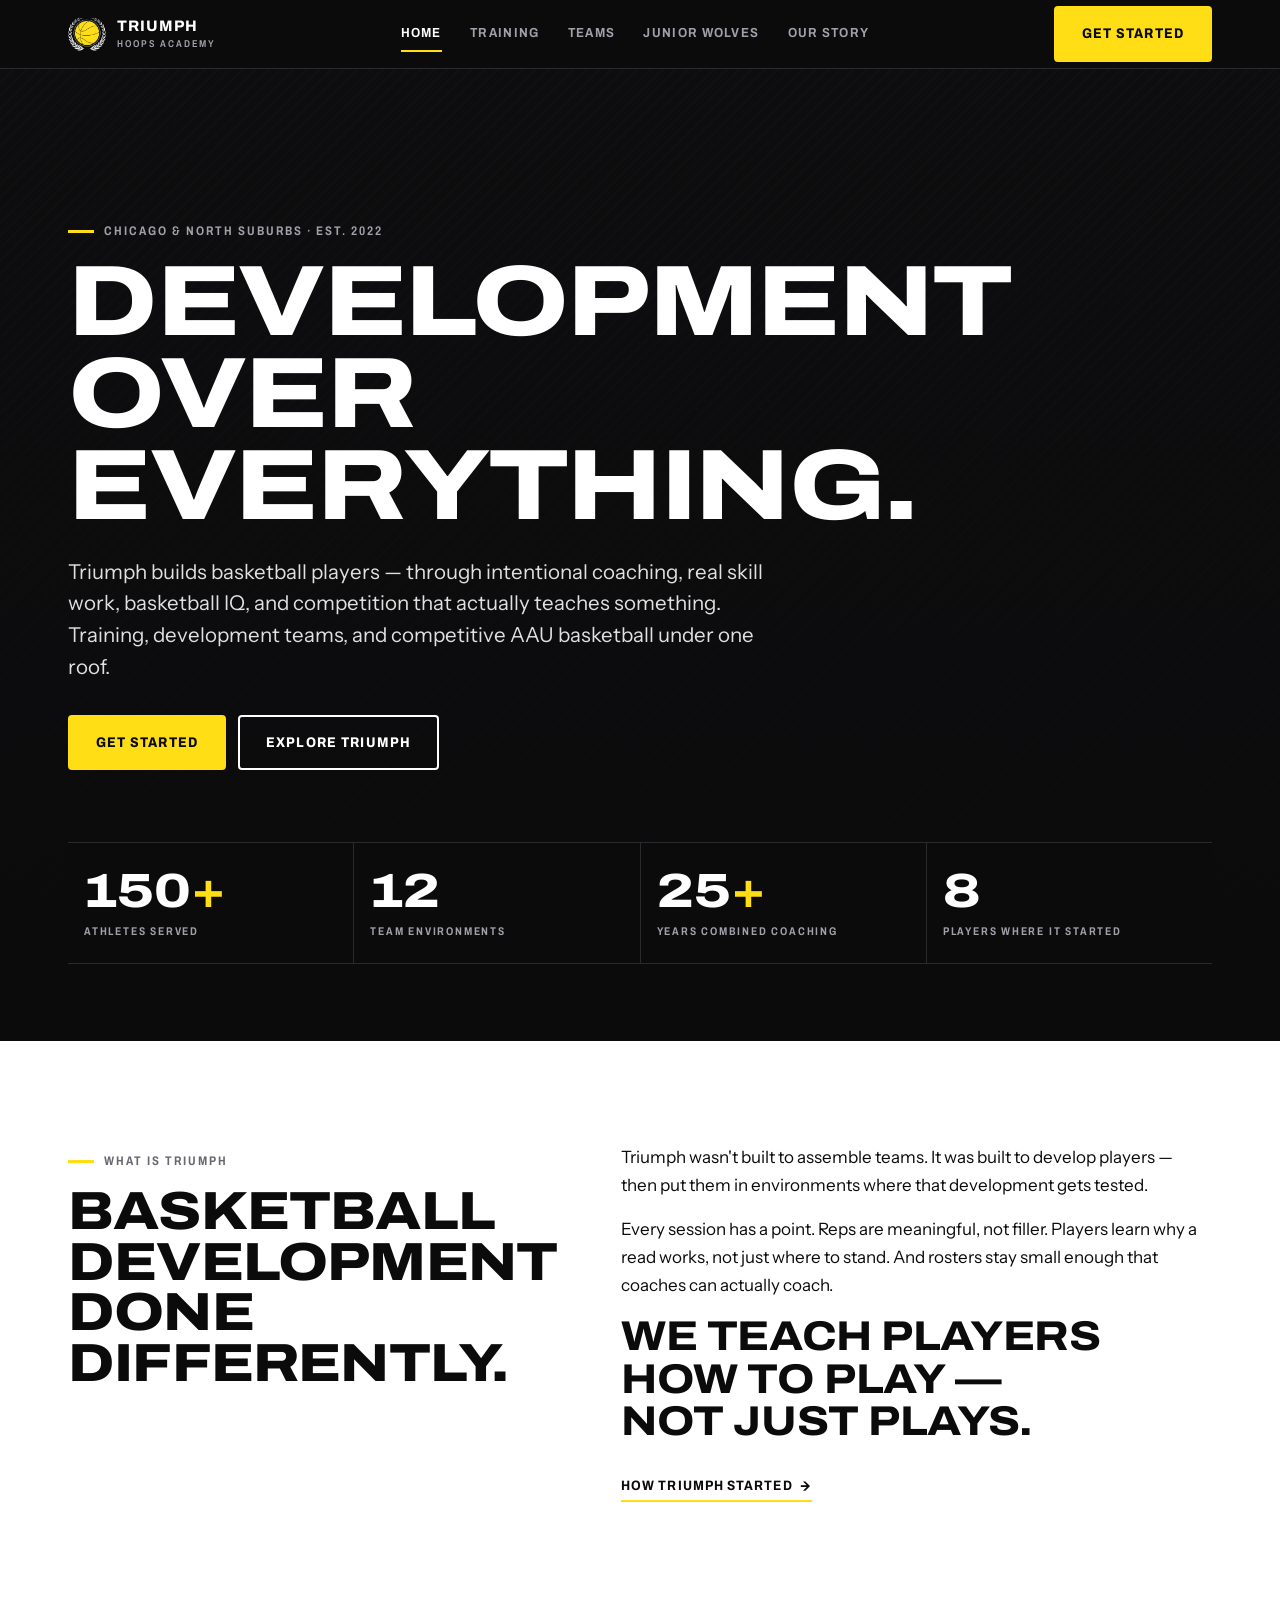
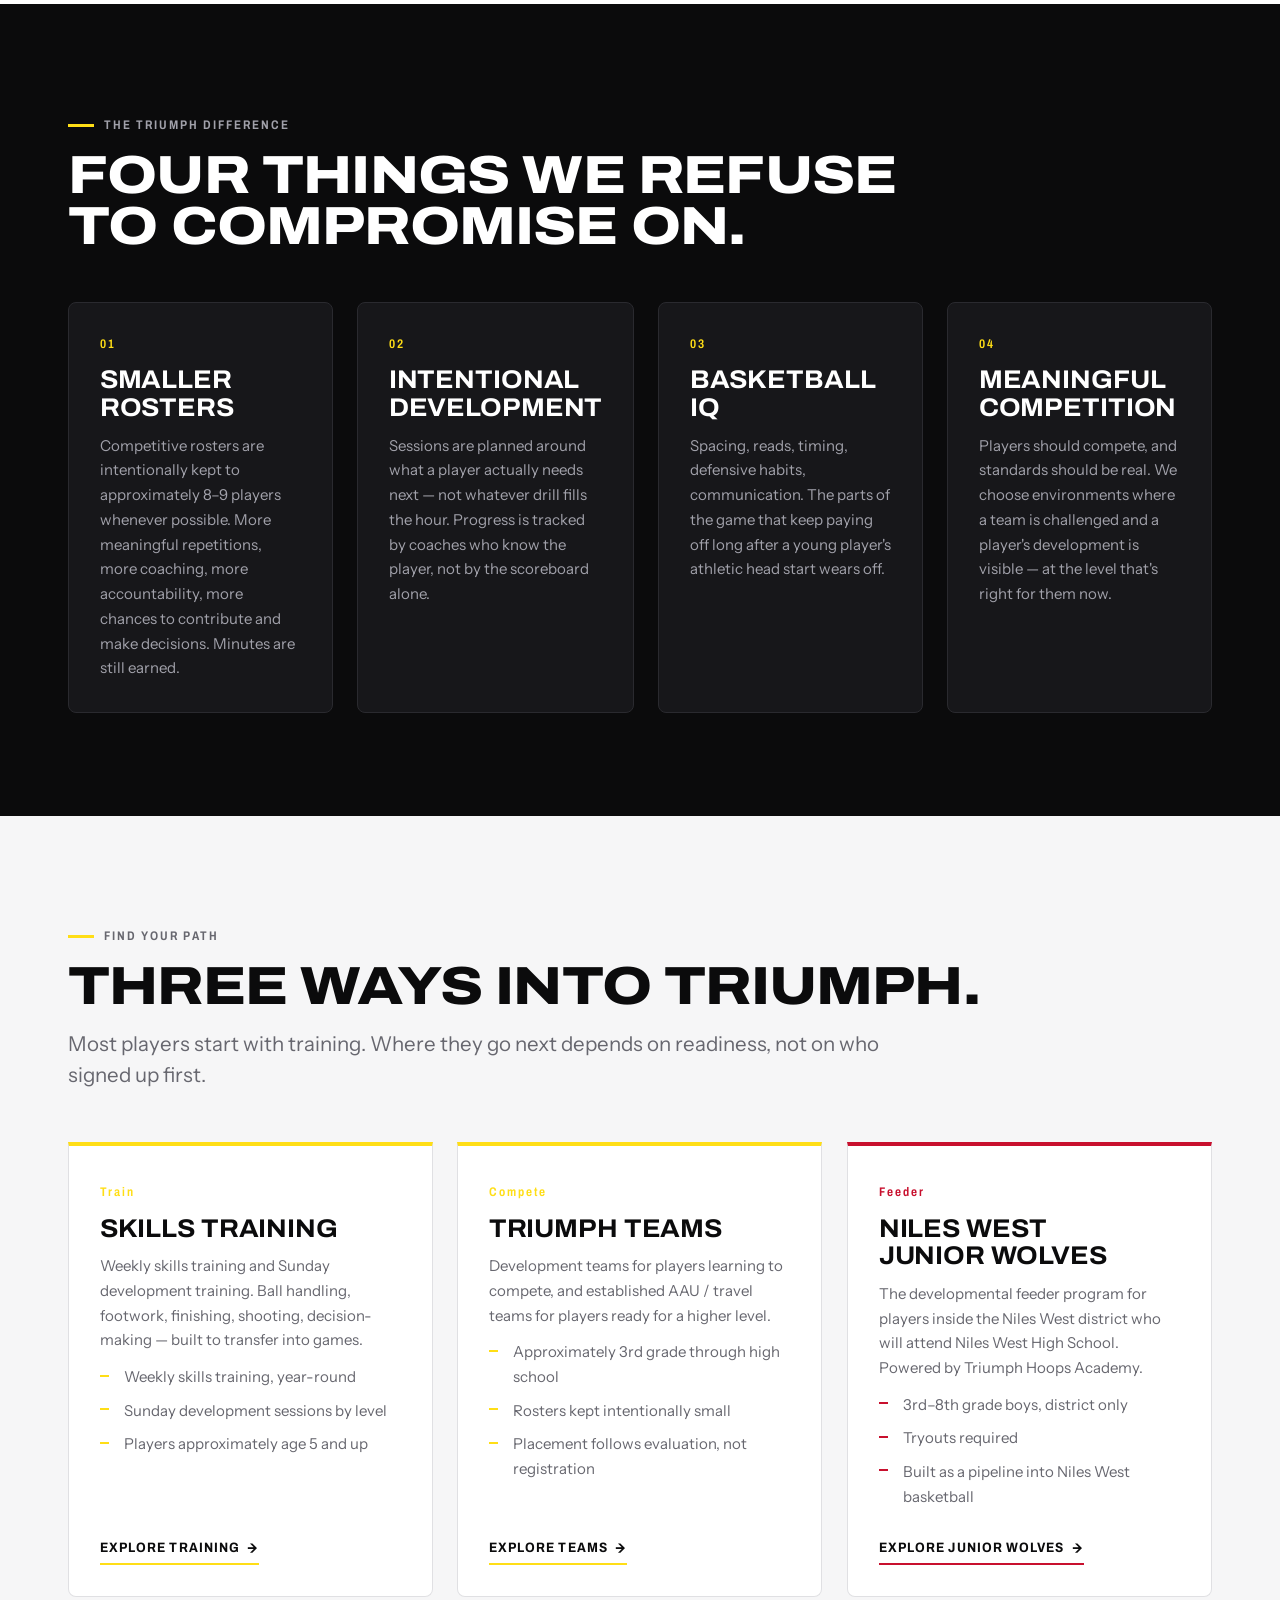
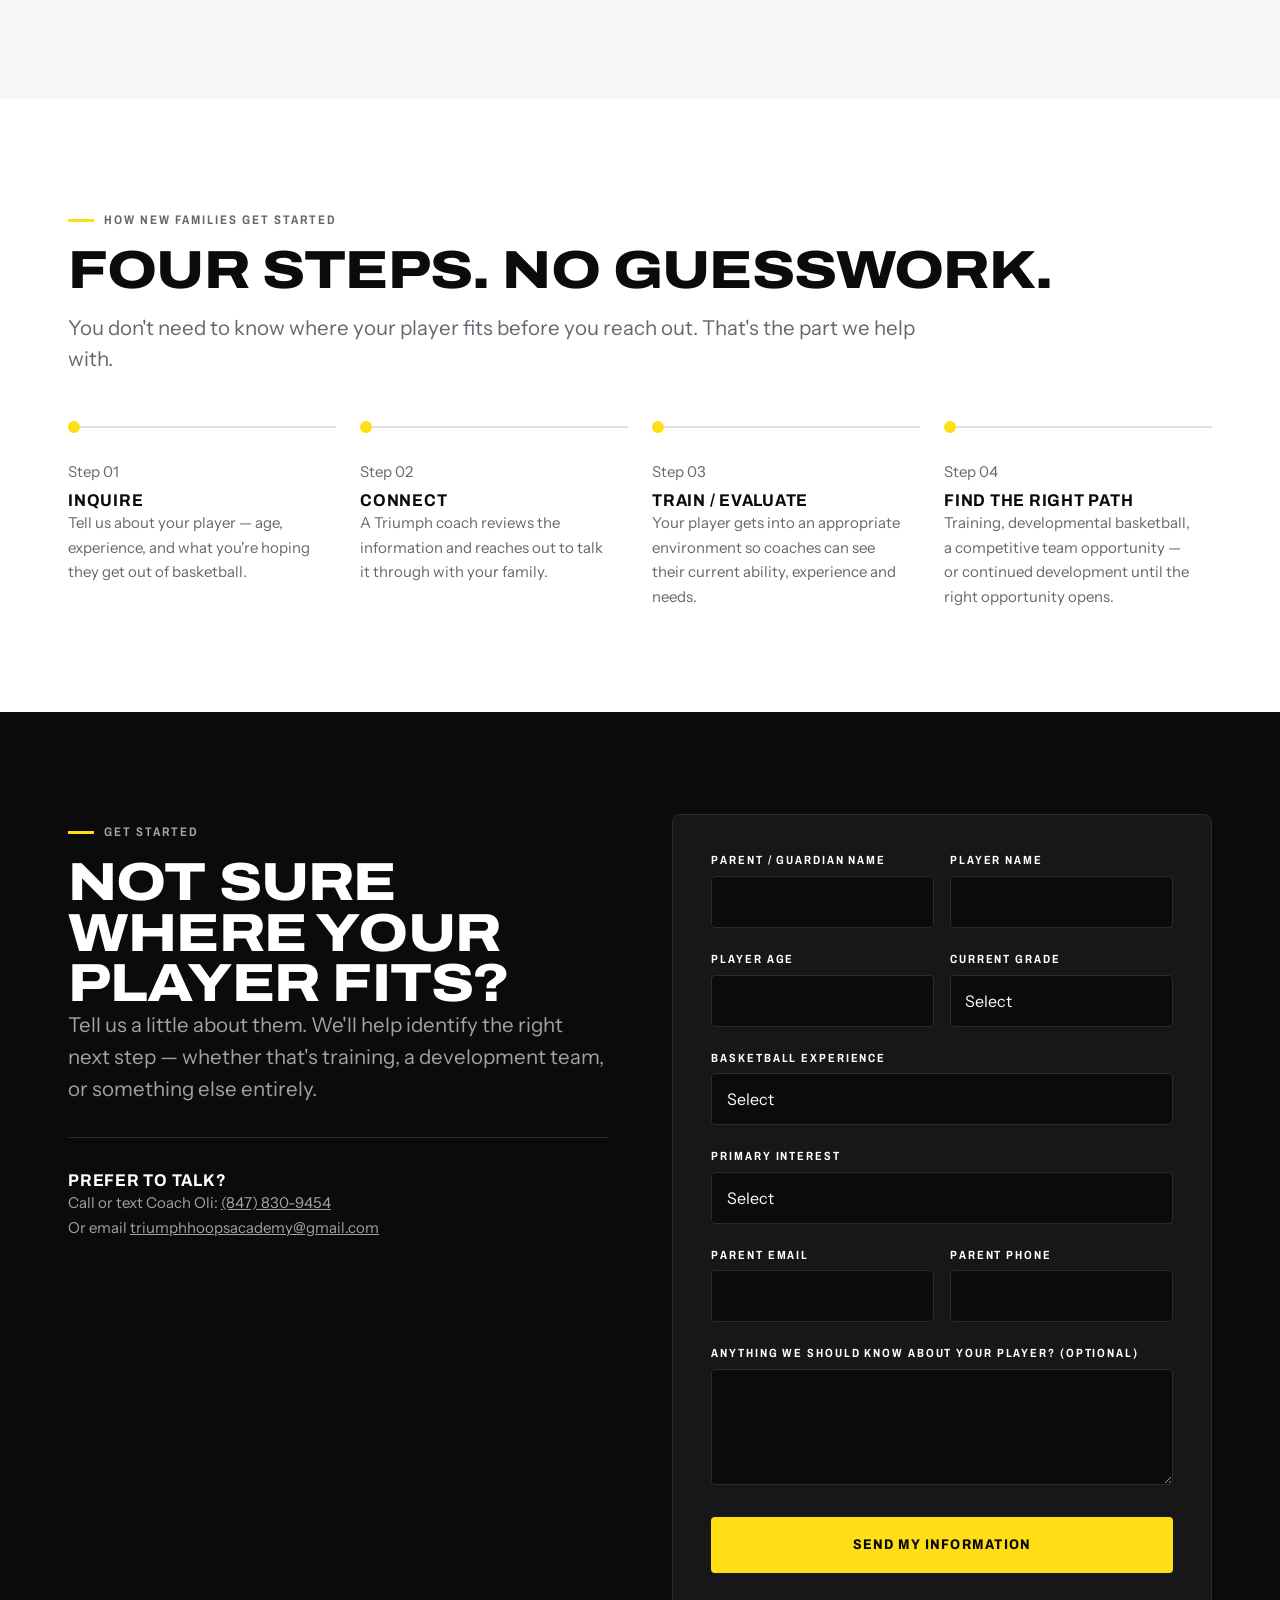
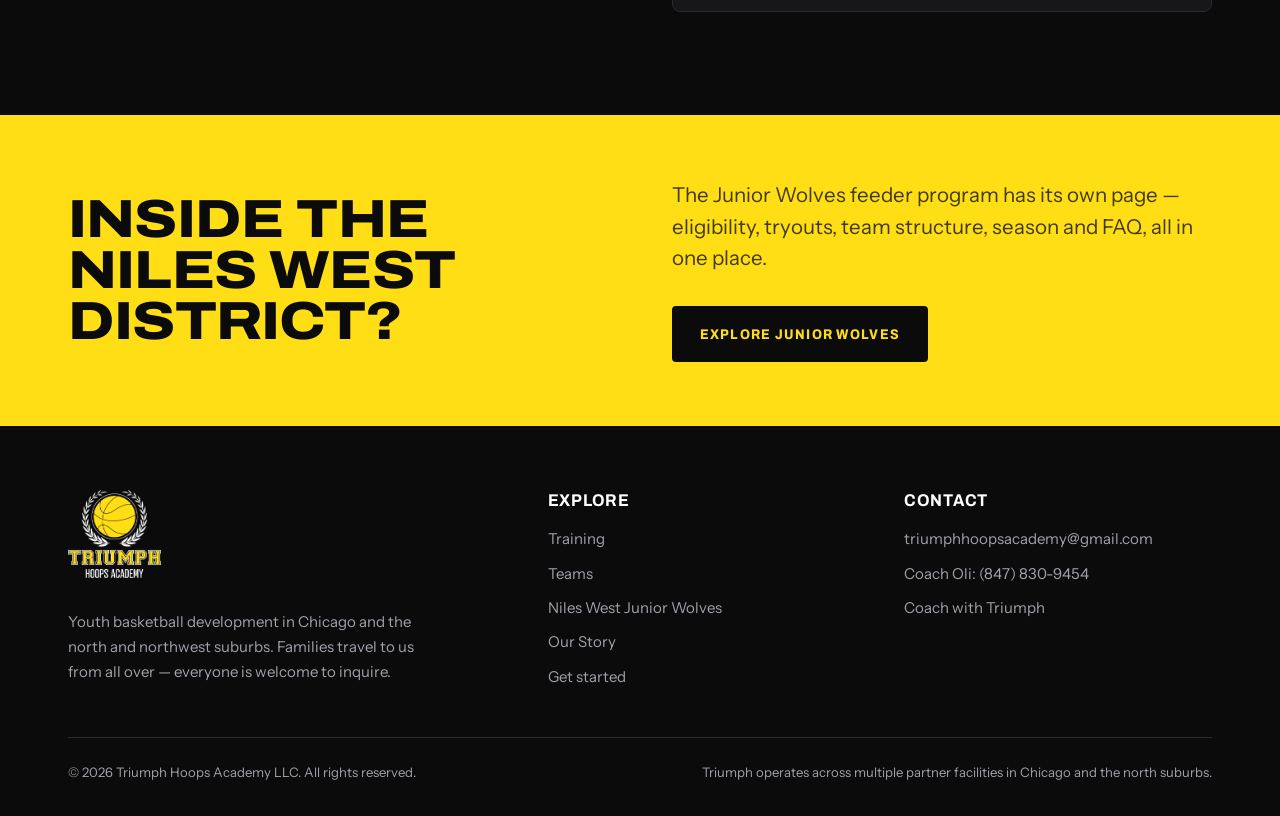
==== index.html @ 3f5ecbaf "Fix stale CSS: version asset URLs, shorten asset cache TTL" ====
<!DOCTYPE html>
<html lang="en">
<head>
<meta charset="utf-8">
<link rel="icon" href="assets/img/favicon-32.png" sizes="32x32" type="image/png">
<link rel="icon" href="assets/img/favicon-16.png" sizes="16x16" type="image/png">
<link rel="apple-touch-icon" href="assets/img/favicon-180.png">
<meta name="viewport" content="width=device-width, initial-scale=1">
<title>Triumph Hoops Academy | Youth Basketball Training & Development — Chicago</title>
<meta name="description" content="Triumph Hoops Academy develops youth basketball players through skills training, development teams and competitive AAU basketball on Chicago's North Side and north suburbs. Development over everything.">
<link rel="canonical" href="https://triumphhoopsacademy.com/">

<meta property="og:type" content="website">
<meta property="og:site_name" content="Triumph Hoops Academy">
<meta property="og:title" content="Triumph Hoops Academy | Development Over Everything">
<meta property="og:description" content="Youth basketball training, development teams and competitive AAU basketball in Chicago and the north suburbs.">
<meta property="og:url" content="https://triumphhoopsacademy.com/">
<!-- SOCIAL SHARE IMAGE: add a 1200x630 photo to /assets/img/og-image.jpg, then uncomment.
<meta property="og:image" content="https://triumphhoopsacademy.com/assets/img/og-image.jpg"> -->
<meta name="twitter:card" content="summary_large_image">

<link rel="preconnect" href="https://fonts.googleapis.com">
<link rel="preconnect" href="https://fonts.gstatic.com" crossorigin>
<link href="https://fonts.googleapis.com/css2?family=Archivo:wdth,wght@62..125,100..900&family=Instrument+Sans:wght@400..700&display=swap" rel="stylesheet">
<link rel="stylesheet" href="assets/css/styles.css?v=20260820c">
<script>document.documentElement.className += " js";</script>

<script type="application/ld+json">
{
  "@context": "https://schema.org",
  "@type": "SportsOrganization",
  "name": "Triumph Hoops Academy",
  "alternateName": "Triumph Hoops",
  "url": "https://triumphhoopsacademy.com",
  "email": "triumphhoopsacademy@gmail.com",
  "sport": "Basketball",
  "foundingDate": "2023",
  "description": "Youth basketball development organization offering skills training, development teams and competitive AAU/travel basketball, and operating the Niles West Junior Wolves feeder program.",
  "areaServed": [
    { "@type": "City", "name": "Chicago", "addressRegion": "IL" },
    { "@type": "City", "name": "Niles", "addressRegion": "IL" },
    { "@type": "City", "name": "Skokie", "addressRegion": "IL" }
  ],
  "knowsAbout": ["Youth basketball training", "Basketball skill development", "AAU basketball", "Basketball feeder programs"]
}
</script>
</head>

<body>
<a class="skip-link" href="#main">Skip to main content</a>

<!-- ============================= HEADER ============================= -->
<header class="site-header">
  <div class="container nav">
    <a class="brand" href="index.html">
      <!-- LOGO: Triumph icon (assets/img/triumph-icon-128.png), cropped from the full badge. -->
      <span class="brand-mark"><img src="assets/img/triumph-icon-128.png" alt="" width="128" height="128"></span>
      <span class="brand-name">Triumph <span>Hoops Academy</span></span>
    </a>

    <nav class="nav-links" aria-label="Primary">
      <a href="index.html" aria-current="page">Home</a>
      <a href="training.html">Training</a>
      <a href="teams.html">Teams</a>
      <a href="junior-wolves.html">Junior Wolves</a>
      <a href="our-story.html">Our Story</a>
    </nav>

    <a class="btn btn--primary nav-cta" href="#get-started">Get started</a>

    <button class="nav-toggle" type="button" aria-expanded="false" aria-controls="mobile-menu">
      Menu
      <span class="nav-toggle-bars" aria-hidden="true"><i></i><i></i><i></i></span>
    </button>
  </div>

  <div class="mobile-menu" id="mobile-menu">
    <div class="container">
      <a class="mobile-link" href="index.html">Home</a>
      <a class="mobile-link" href="training.html">Training</a>
      <a class="mobile-link" href="teams.html">Teams</a>
      <a class="mobile-link" href="junior-wolves.html">Junior Wolves</a>
      <a class="mobile-link" href="our-story.html">Our Story</a>
      <a class="btn btn--primary btn--block" href="#get-started">Get started</a>
    </div>
  </div>
</header>

<main id="main">

  <!-- ============================= HERO ============================= -->
  <section class="hero">
    <div class="hero-media" aria-hidden="true">
      <!-- HERO MEDIA SLOT
           Replace this entire block with real Triumph footage or photography:
           <video autoplay muted loop playsinline poster="assets/img/hero-poster.jpg">
             <source src="assets/img/hero.mp4" type="video/mp4">
           </video>
           or <img src="assets/img/hero.jpg" alt="" width="1920" height="1080">
           Keep the .hero-media wrapper so the dark gradient still applies. -->
      <div class="media-slot media-slot--hero"></div>
    </div>

    <div class="container hero-inner">
      <p class="eyebrow">Chicago &amp; North Suburbs &middot; Est. 2022</p>
      <h1 class="display">Development<br>over everything.</h1>
      <p class="lead">
        Triumph builds basketball players — through intentional coaching, real skill work,
        basketball IQ, and competition that actually teaches something. Training, development
        teams, and competitive AAU basketball under one roof.
      </p>
      <div class="btn-row">
        <a class="btn btn--primary" href="#get-started">Get started</a>
        <a class="btn btn--outline" href="#what-is-triumph">Explore Triumph</a>
      </div>

      <!-- Static record line. Numbers are supplied facts, not a counter animation. -->
      <div class="recordline">
        <div>
          <p class="stat-num">150<span class="hl">+</span></p>
          <span class="label">Athletes served</span>
        </div>
        <div>
          <p class="stat-num">12</p>
          <span class="label">Team environments</span>
        </div>
        <div>
          <p class="stat-num">25<span class="hl">+</span></p>
          <span class="label">Years combined coaching</span>
        </div>
        <div>
          <p class="stat-num">8</p>
          <span class="label">Players where it started</span>
        </div>
      </div>
    </div>
  </section>

  <!-- ======================= WHAT IS TRIUMPH ======================= -->
  <section class="section" id="what-is-triumph">
    <div class="container split split--40-60">
      <div data-reveal>
        <p class="eyebrow">What is Triumph</p>
        <h2 class="h2">Basketball development done differently.</h2>
      </div>

      <div class="prose stack-lg" data-reveal data-reveal-delay="80">
        <p>
          Triumph wasn't built to assemble teams. It was built to develop players — then put them
          in environments where that development gets tested.
        </p>
        <p>
          Every session has a point. Reps are meaningful, not filler. Players learn why a read works,
          not just where to stand. And rosters stay small enough that coaches can actually coach.
        </p>
        <p class="pull">We teach players how to play&nbsp;— not just plays.</p>
        <a class="link" href="our-story.html">How Triumph started</a>
      </div>
    </div>
  </section>

  <!-- ==================== THE TRIUMPH DIFFERENCE ==================== -->
  <section class="section section--dark">
    <div class="container">
      <div class="section-head" data-reveal>
        <p class="eyebrow">The Triumph difference</p>
        <h2 class="h2">Four things we refuse to compromise on.</h2>
      </div>

      <div class="grid grid--4">
        <article class="card" data-reveal>
          <p class="card-index">01</p>
          <h3 class="h3">Smaller rosters</h3>
          <p>
            Competitive rosters are intentionally kept to approximately 8–9 players whenever possible.
            More meaningful repetitions, more coaching, more accountability, more chances to contribute
            and make decisions. Minutes are still earned.
          </p>
        </article>

        <article class="card" data-reveal data-reveal-delay="70">
          <p class="card-index">02</p>
          <h3 class="h3">Intentional development</h3>
          <p>
            Sessions are planned around what a player actually needs next — not whatever drill fills
            the hour. Progress is tracked by coaches who know the player, not by the scoreboard alone.
          </p>
        </article>

        <article class="card" data-reveal data-reveal-delay="140">
          <p class="card-index">03</p>
          <h3 class="h3">Basketball IQ</h3>
          <p>
            Spacing, reads, timing, defensive habits, communication. The parts of the game that keep
            paying off long after a young player's athletic head start wears off.
          </p>
        </article>

        <article class="card" data-reveal data-reveal-delay="210">
          <p class="card-index">04</p>
          <h3 class="h3">Meaningful competition</h3>
          <p>
            Players should compete, and standards should be real. We choose environments where a team
            is challenged and a player's development is visible — at the level that's right for them now.
          </p>
        </article>
      </div>
    </div>
  </section>

  <!-- ========================= FIND YOUR PATH ========================= -->
  <section class="section section--paper" id="find-your-path">
    <div class="container">
      <div class="section-head" data-reveal>
        <p class="eyebrow">Find your path</p>
        <h2 class="h2">Three ways into Triumph.</h2>
        <p class="lead">
          Most players start with training. Where they go next depends on readiness, not on who
          signed up first.
        </p>
      </div>

      <div class="grid grid--3">
        <article class="card card--path" data-reveal>
          <p class="card-index">Train</p>
          <h3 class="h3">Skills training</h3>
          <p>
            Weekly skills training and Sunday development training. Ball handling, footwork,
            finishing, shooting, decision-making — built to transfer into games.
          </p>
          <ul class="ticks">
            <li>Weekly skills training, year-round</li>
            <li>Sunday development sessions by level</li>
            <li>Players approximately age 5 and up</li>
          </ul>
          <a class="link" href="training.html">Explore training</a>
        </article>

        <article class="card card--path" data-reveal data-reveal-delay="80">
          <p class="card-index">Compete</p>
          <h3 class="h3">Triumph teams</h3>
          <p>
            Development teams for players learning to compete, and established AAU / travel teams
            for players ready for a higher level.
          </p>
          <ul class="ticks">
            <li>Approximately 3rd grade through high school</li>
            <li>Rosters kept intentionally small</li>
            <li>Placement follows evaluation, not registration</li>
          </ul>
          <a class="link" href="teams.html">Explore teams</a>
        </article>

        <!-- Junior Wolves card carries the Niles West accent so the two identities
             read as related but clearly separate programs. -->
        <article class="card card--path theme-jw" data-reveal data-reveal-delay="160">
          <p class="card-index">Feeder</p>
          <h3 class="h3">Niles West Junior Wolves</h3>
          <p>
            The developmental feeder program for players inside the Niles West district who will
            attend Niles West High School. Powered by Triumph Hoops Academy.
          </p>
          <ul class="ticks">
            <li>3rd–8th grade boys, district only</li>
            <li>Tryouts required</li>
            <li>Built as a pipeline into Niles West basketball</li>
          </ul>
          <a class="link" href="junior-wolves.html">Explore Junior Wolves</a>
        </article>
      </div>
    </div>
  </section>

  <!-- ====================== HOW FAMILIES START ====================== -->
  <section class="section" id="how-it-works">
    <div class="container">
      <div class="section-head" data-reveal>
        <p class="eyebrow">How new families get started</p>
        <h2 class="h2">Four steps. No guesswork.</h2>
        <p class="lead">
          You don't need to know where your player fits before you reach out. That's the part we help with.
        </p>
      </div>

      <div class="rail">
        <div class="rail-step" data-reveal>
          <p class="card-index">Step 01</p>
          <h3 class="h4">Inquire</h3>
          <p>Tell us about your player — age, experience, and what you're hoping they get out of basketball.</p>
        </div>
        <div class="rail-step" data-reveal data-reveal-delay="70">
          <p class="card-index">Step 02</p>
          <h3 class="h4">Connect</h3>
          <p>A Triumph coach reviews the information and reaches out to talk it through with your family.</p>
        </div>
        <div class="rail-step" data-reveal data-reveal-delay="140">
          <p class="card-index">Step 03</p>
          <h3 class="h4">Train / evaluate</h3>
          <p>Your player gets into an appropriate environment so coaches can see their current ability, experience and needs.</p>
        </div>
        <div class="rail-step" data-reveal data-reveal-delay="210">
          <p class="card-index">Step 04</p>
          <h3 class="h4">Find the right path</h3>
          <p>Training, developmental basketball, a competitive team opportunity — or continued development until the right opportunity opens.</p>
        </div>
      </div>
    </div>
  </section>

  <!-- ========================== GET STARTED ========================== -->
  <section class="section section--dark" id="get-started">
    <div class="container split">
      <div data-reveal>
        <p class="eyebrow">Get started</p>
        <h2 class="h2">Not sure where your player fits?</h2>
        <p class="lead">
          Tell us a little about them. We'll help identify the right next step — whether that's
          training, a development team, or something else entirely.
        </p>

        <hr class="rule">

        <p class="h4">Prefer to talk?</p>
        <p class="small muted">
          Call or text <span data-site="contactInfo.phoneContactName">Coach Oli</span>:
          <a data-phone-link><span data-phone-display>[COACH OLI PUBLIC PHONE]</span></a>
        </p>
        <p class="small muted">
          Or email <a href="mailto:triumphhoopsacademy@gmail.com">triumphhoopsacademy@gmail.com</a>
        </p>
      </div>

      <div class="form-wrap" data-reveal data-reveal-delay="80">
        <!-- Universal inquiry form. The same component appears on Training and Teams
             with a different hidden "source" value. -->
        <form id="form-get-started" data-inquiry action="/api/inquiry" method="post" novalidate>
          <input type="hidden" name="source" value="homepage_get_started">
          <input type="hidden" name="page" value="Homepage — Get Started">
          <input type="hidden" name="form_started" value="">
          <div class="hp" aria-hidden="true">
            <label for="hp-company-1">Company</label>
            <input id="hp-company-1" name="hp_company" type="text" tabindex="-1" autocomplete="off">
          </div>

          <div class="field-row">
            <div class="field">
              <label class="label" for="gs-parent">Parent / guardian name</label>
              <input class="input" id="gs-parent" name="parent_name" type="text" autocomplete="name" required>
            </div>
            <div class="field">
              <label class="label" for="gs-player">Player name</label>
              <input class="input" id="gs-player" name="player_name" type="text" required>
            </div>
          </div>

          <div class="field-row">
            <div class="field">
              <label class="label" for="gs-age">Player age</label>
              <input class="input" id="gs-age" name="player_age" type="text" inputmode="numeric" required>
            </div>
            <div class="field">
              <label class="label" for="gs-grade">Current grade</label>
              <select class="select" id="gs-grade" name="player_grade" required>
                <option value="">Select</option>
                <option>Not in school yet</option>
                <option>Kindergarten</option>
                <option>1st grade</option>
                <option>2nd grade</option>
                <option>3rd grade</option>
                <option>4th grade</option>
                <option>5th grade</option>
                <option>6th grade</option>
                <option>7th grade</option>
                <option>8th grade</option>
                <option>9th grade</option>
                <option>10th grade</option>
                <option>11th grade</option>
                <option>12th grade</option>
              </select>
            </div>
          </div>

          <div class="field">
            <label class="label" for="gs-experience">Basketball experience</label>
            <select class="select" id="gs-experience" name="experience" required>
              <option value="">Select</option>
              <option>New to basketball</option>
              <option>Park district / rec league</option>
              <option>Some skills training</option>
              <option>School team experience</option>
              <option>Travel or AAU experience</option>
            </select>
          </div>

          <div class="field">
            <label class="label" for="gs-interest">Primary interest</label>
            <select class="select" id="gs-interest" name="interest" required>
              <option value="">Select</option>
              <option>Weekly skills training</option>
              <option>Sunday development training</option>
              <option>Development team</option>
              <option>AAU / travel team</option>
              <option>Not sure — help me find the right fit</option>
            </select>
          </div>

          <div class="field-row">
            <div class="field">
              <label class="label" for="gs-email">Parent email</label>
              <input class="input" id="gs-email" name="parent_email" type="email" autocomplete="email" required>
            </div>
            <div class="field">
              <label class="label" for="gs-phone">Parent phone</label>
              <input class="input" id="gs-phone" name="parent_phone" type="tel" autocomplete="tel" required>
            </div>
          </div>

          <div class="field">
            <label class="label" for="gs-message">Anything we should know about your player? (optional)</label>
            <textarea class="textarea" id="gs-message" name="message" rows="3"></textarea>
          </div>

          <button class="btn btn--primary btn--block" type="submit">Send my information</button>
          <div class="form-status" aria-live="polite"></div>
        </form>
      </div>
    </div>
  </section>

  <!-- =========================== CTA BAND =========================== -->
  <section class="section section--tight cta-band">
    <div class="container split" style="align-items:center">
      <div>
        <h2 class="h2">Inside the Niles West district?</h2>
      </div>
      <div>
        <p class="lead">
          The Junior Wolves feeder program has its own page — eligibility, tryouts, team structure,
          season and FAQ, all in one place.
        </p>
        <div class="btn-row">
          <a class="btn btn--primary" href="junior-wolves.html">Explore Junior Wolves</a>
        </div>
      </div>
    </div>
  </section>

</main>

<!-- ============================= FOOTER ============================= -->
<footer class="site-footer">
  <div class="container">
    <div class="footer-grid">
      <div>
        <a class="brand" href="index.html">
          <img class="footer-logo" src="assets/img/triumph-logo-full.png" alt="Triumph Hoops Academy" width="450" height="428">
        </a>
        <p class="small" style="margin-top:1rem;max-width:38ch">
          Youth basketball development in Chicago and the north and northwest suburbs.
          Families travel to us from all over — everyone is welcome to inquire.
        </p>
      </div>

      <div>
        <h2 class="h4 footer-heading">Explore</h2>
        <ul class="footer-links">
          <li><a href="training.html">Training</a></li>
          <li><a href="teams.html">Teams</a></li>
          <li><a href="junior-wolves.html">Niles West Junior Wolves</a></li>
          <li><a href="our-story.html">Our Story</a></li>
          <li><a href="index.html#get-started">Get started</a></li>
        </ul>
      </div>

      <div>
        <h2 class="h4 footer-heading">Contact</h2>
        <ul class="footer-links">
          <li><a href="mailto:triumphhoopsacademy@gmail.com">triumphhoopsacademy@gmail.com</a></li>
          <li>
            <span data-site="contactInfo.phoneContactName">Coach Oli</span>:
            <a data-phone-link><span data-phone-display>[COACH OLI PUBLIC PHONE]</span></a>
          </li>
          <li><a data-social="instagram" hidden>Instagram</a></li>
          <li><a href="teams.html#coach-with-triumph">Coach with Triumph</a></li>
        </ul>
      </div>
    </div>

    <div class="footer-bottom">
      <p>&copy; <span id="year">2026</span> Triumph Hoops Academy LLC. All rights reserved.</p>
      <p>Triumph operates across multiple partner facilities in Chicago and the north suburbs.</p>
    </div>
  </div>
</footer>

<script src="assets/js/site-data.js?v=20260820c"></script>
<script src="assets/js/main.js?v=20260820c"></script>
<script src="assets/js/forms.js?v=20260820c"></script>
<script>document.getElementById("year").textContent = new Date().getFullYear();</script>
</body>
</html>
---- assets/css/styles.css ----
/* ==========================================================================
   TRIUMPH HOOPS ACADEMY — GLOBAL DESIGN SYSTEM
   One stylesheet. Tokens first, then primitives, then components, then pages.
   Nothing here is hard-coded to a page; page sections reuse these primitives.
   ========================================================================== */

/* --------------------------------------------------------------------------
   1. DESIGN TOKENS
   -------------------------------------------------------------------------- */
:root {
  /* --- TRIUMPH BRAND ---------------------------------------------------- */
  /* TRIUMPH_YELLOW — sampled directly from the official logo file (triumph_logo_4in.png). */
  --triumph-yellow: #ffde16;
  --triumph-yellow-deep: #e0c200; /* hover / pressed states */
  --black: #0b0b0c;
  --black-raised: #17171a; /* cards + panels on dark sections */
  --black-line: #2a2a2f; /* hairlines on dark */
  --white: #ffffff;

  /* --- SUBTLE GRAY SCALE (secondary UI) --------------------------------- */
  --gray-50: #f6f6f7;
  --gray-100: #ededef;
  --gray-200: #e0e0e3;
  --gray-400: #a1a1aa;
  --gray-600: #67676f;
  --gray-800: #3a3a40;

  /* --- NILES WEST JUNIOR WOLVES ----------------------------------------- */
  /* NW_RED — TEMPORARY PLACEHOLDER. Official Niles West values are still
     being obtained. Replace this single value once confirmed. */
  --nw-red: #c8102e;
  --nw-red-deep: #99001f;
  /* Lightened tint used ONLY for small red type on black, where the crimson
     falls below WCAG AA (3.34:1). Rules, blocks and buttons keep --nw-red.
     When the official Niles West red is confirmed, set this to a lighter tint
     of it that clears 4.5:1 on #0b0b0c. */
  --nw-red-bright: #ff3b52;
  --nw-black: #0b0b0c;
  --nw-white: #ffffff;

  /* --- SEMANTIC ACCENT --------------------------------------------------
     Components read --accent, never a brand color directly. Junior Wolves
     sections re-map --accent to NW red via .theme-jw. */
  --accent: var(--triumph-yellow);
  --accent-deep: var(--triumph-yellow-deep);
  --accent-ink: var(--black); /* text color that sits ON the accent */

  /* --- SURFACES --------------------------------------------------------- */
  --bg: var(--white);
  --fg: var(--black);
  --fg-muted: var(--gray-600);
  --line: var(--gray-200);

  /* --- TYPE ------------------------------------------------------------- */
  --font-display: "Archivo", "Helvetica Neue", Arial, sans-serif;
  --font-body: "Instrument Sans", "Segoe UI", system-ui, -apple-system, sans-serif;

  --step-display: clamp(2rem, 8.4vw, 6.25rem);
  --step-hero-sub: clamp(1.05rem, 1.6vw, 1.3rem);
  --step-h2: clamp(1.8rem, 4.2vw, 3.35rem);
  --step-h3: clamp(1.3rem, 2vw, 1.65rem);
  --step-h4: 1.0625rem;
  --step-body: 1.0625rem;
  --step-small: 0.9375rem;
  --step-label: 0.78rem;

  /* --- SPACE ------------------------------------------------------------ */
  --sp-1: 0.25rem;
  --sp-2: 0.5rem;
  --sp-3: 0.75rem;
  --sp-4: 1rem;
  --sp-5: 1.5rem;
  --sp-6: 2rem;
  --sp-7: 3rem;
  --sp-8: 4rem;
  --sp-9: 6rem;
  --section-y: clamp(4rem, 8vw, 8rem);
  --gutter: clamp(1.25rem, 4vw, 3rem);
  --max: 1240px;
  --max-text: 62ch;

  /* --- SHAPE + MOTION --------------------------------------------------- */
  --radius: 4px;
  --radius-lg: 8px;
  --ease: cubic-bezier(0.22, 0.61, 0.36, 1);
  --dur: 220ms;
  --nav-h: 68px;
}

/* --------------------------------------------------------------------------
   2. RESET + BASE
   -------------------------------------------------------------------------- */
*,
*::before,
*::after { box-sizing: border-box; }

html {
  -webkit-text-size-adjust: 100%;
  scroll-behavior: smooth;
  scroll-padding-top: calc(var(--nav-h) + 1rem);
}
/* Pages with a sticky jump nav need a deeper offset so headings clear both bars. */
html:has(.jumpnav) { scroll-padding-top: calc(var(--nav-h) + 4.25rem); }

body {
  margin: 0;
  background: var(--bg);
  color: var(--fg);
  font-family: var(--font-body);
  font-size: var(--step-body);
  line-height: 1.65;
  -webkit-font-smoothing: antialiased;
  overflow-x: hidden;
}

img,
video,
svg { display: block; max-width: 100%; height: auto; }

h1, h2, h3, h4, p, ul, ol, figure, blockquote { margin: 0; }
ul, ol { padding: 0; list-style: none; }

a { color: inherit; }

button { font: inherit; color: inherit; }

:focus-visible {
  outline: 3px solid var(--accent);
  outline-offset: 3px;
  border-radius: 2px;
}

::selection { background: var(--accent); color: var(--accent-ink); }

.skip-link {
  position: absolute;
  left: var(--sp-4);
  top: -100px;
  z-index: 999;
  background: var(--black);
  color: var(--white);
  padding: 0.75rem 1.25rem;
  font-family: var(--font-display);
  font-size: 0.85rem;
  font-variation-settings: "wdth" 88, "wght" 700;
  letter-spacing: 0.08em;
  text-transform: uppercase;
  text-decoration: none;
  transition: top var(--dur) var(--ease);
}
.skip-link:focus { top: var(--sp-4); }

.visually-hidden {
  position: absolute !important;
  width: 1px; height: 1px;
  margin: -1px; padding: 0;
  overflow: hidden;
  clip: rect(0 0 0 0);
  white-space: nowrap;
  border: 0;
}

/* --------------------------------------------------------------------------
   3. TYPOGRAPHY PRIMITIVES
   Archivo is a variable font. Display type runs EXPANDED (wdth 118–125) like a
   jersey nameplate; labels and data run CONDENSED (wdth 78–86) like a stat
   sheet. Same family, two opposite voices — that contrast is the type system.
   -------------------------------------------------------------------------- */
.display,
.h1,
.h2,
.h3 {
  font-family: var(--font-display);
  text-transform: uppercase;
  line-height: 0.92;
  letter-spacing: -0.015em;
  text-wrap: balance;
}

.display {
  font-size: var(--step-display);
  font-variation-settings: "wdth" 120, "wght" 800;
}

.h1 {
  font-size: clamp(1.95rem, 6.4vw, 4.5rem);
  font-variation-settings: "wdth" 118, "wght" 800;
}

/* Expanded caps need to relax on narrow screens or long headlines overflow. */
@media (max-width: 680px) {
  .display { font-variation-settings: "wdth" 100, "wght" 800; letter-spacing: -0.02em; }
  .h1 { font-variation-settings: "wdth" 100, "wght" 800; letter-spacing: -0.02em; }
  .h2 { font-variation-settings: "wdth" 100, "wght" 800; }
  .h3 { font-variation-settings: "wdth" 98, "wght" 700; }
  .pull { font-variation-settings: "wdth" 100, "wght" 750; }
}

.h2 {
  font-size: var(--step-h2);
  font-variation-settings: "wdth" 116, "wght" 800;
  line-height: 0.95;
}

.h3 {
  font-size: var(--step-h3);
  font-variation-settings: "wdth" 106, "wght" 700;
  line-height: 1.08;
  letter-spacing: -0.005em;
}

.h4 {
  font-family: var(--font-display);
  font-size: var(--step-h4);
  font-variation-settings: "wdth" 92, "wght" 700;
  text-transform: uppercase;
  letter-spacing: 0.045em;
  line-height: 1.25;
}

/* Condensed caps — eyebrows, labels, meta, stat units */
.eyebrow,
.label,
.meta {
  font-family: var(--font-display);
  font-variation-settings: "wdth" 80, "wght" 650;
  text-transform: uppercase;
  letter-spacing: 0.16em;
  font-size: var(--step-label);
  line-height: 1.3;
}

.eyebrow {
  display: inline-flex;
  align-items: center;
  gap: 0.65rem;
  color: var(--fg-muted);
  margin-bottom: var(--sp-4);
}
.eyebrow::before {
  content: "";
  width: 26px;
  height: 3px;
  background: var(--accent);
  flex: none;
}

.lead {
  font-size: var(--step-hero-sub);
  line-height: 1.55;
  color: var(--fg-muted);
  max-width: var(--max-text);
}

.prose p { max-width: var(--max-text); }
.prose p + p { margin-top: var(--sp-4); }

.pull {
  font-family: var(--font-display);
  font-variation-settings: "wdth" 112, "wght" 750;
  text-transform: uppercase;
  font-size: clamp(1.5rem, 3.4vw, 2.6rem);
  line-height: 1.02;
  letter-spacing: -0.01em;
  text-wrap: balance;
}

.hl { color: var(--accent); }
.muted { color: var(--fg-muted); }
.small { font-size: var(--step-small); }
.tbd {
  font-family: var(--font-display);
  font-variation-settings: "wdth" 80, "wght" 650;
  text-transform: uppercase;
  letter-spacing: 0.14em;
  font-size: 0.72rem;
  color: var(--fg-muted);
  border: 1px solid var(--line);
  border-radius: 100px;
  padding: 0.25rem 0.7rem;
  display: inline-block;
  white-space: nowrap;
}

/* --------------------------------------------------------------------------
   4. LAYOUT PRIMITIVES
   -------------------------------------------------------------------------- */
.container {
  width: 100%;
  max-width: var(--max);
  margin-inline: auto;
  padding-inline: var(--gutter);
}
.container--narrow { max-width: 900px; }

.section { padding-block: var(--section-y); }
.section--tight { padding-block: clamp(2.5rem, 5vw, 4.5rem); }
.section--flush-top { padding-top: 0; }

.section--dark {
  background: var(--black);
  color: var(--white);
  --fg: var(--white);
  --fg-muted: var(--gray-400);
  --line: var(--black-line);
  --bg: var(--black);
}
.section--paper { background: var(--gray-50); }

.section-head { margin-bottom: clamp(2rem, 4vw, 3.5rem); }
.section-head .lead { margin-top: var(--sp-4); }

.split {
  display: grid;
  gap: clamp(2rem, 5vw, 4.5rem);
  align-items: start;
}
@media (min-width: 900px) {
  .split { grid-template-columns: 1fr 1fr; }
  .split--sticky-left > :first-child { position: sticky; top: calc(var(--nav-h) + 2rem); }
  .split--40-60 { grid-template-columns: 5fr 7fr; }
}

.grid {
  display: grid;
  gap: clamp(1rem, 2vw, 1.5rem);
  grid-template-columns: 1fr;
}
@media (min-width: 640px) { .grid--2, .grid--3, .grid--4 { grid-template-columns: repeat(2, 1fr); } }
@media (min-width: 980px) {
  .grid--3 { grid-template-columns: repeat(3, 1fr); }
  .grid--4 { grid-template-columns: repeat(4, 1fr); }
}

.stack > * + * { margin-top: var(--sp-4); }
.stack-lg > * + * { margin-top: var(--sp-6); }

.rule {
  border: 0;
  border-top: 1px solid var(--line);
  margin-block: var(--sp-6);
}

/* --------------------------------------------------------------------------
   5. BUTTONS
   -------------------------------------------------------------------------- */
.btn {
  display: inline-flex;
  align-items: center;
  justify-content: center;
  gap: 0.6rem;
  min-height: 52px;
  padding: 0.9rem 1.6rem;
  font-family: var(--font-display);
  font-size: 0.875rem;
  font-variation-settings: "wdth" 88, "wght" 750;
  text-transform: uppercase;
  letter-spacing: 0.09em;
  text-decoration: none;
  border: 2px solid transparent;
  border-radius: var(--radius);
  cursor: pointer;
  transition: background var(--dur) var(--ease), color var(--dur) var(--ease),
    border-color var(--dur) var(--ease), transform var(--dur) var(--ease);
}
.btn:active { transform: translateY(1px); }

.btn--primary {
  background: var(--accent);
  color: var(--accent-ink);
  border-color: var(--accent);
}
.btn--primary:hover { background: var(--accent-deep); border-color: var(--accent-deep); }

.btn--outline {
  background: transparent;
  color: var(--fg);
  border-color: currentColor;
}
.btn--outline:hover { background: var(--fg); color: var(--bg); }

.btn--ghost {
  background: transparent;
  color: var(--fg);
  border-color: var(--line);
}
.btn--ghost:hover { border-color: var(--fg); }

.btn--block { width: 100%; }
.btn[disabled], .btn[aria-disabled="true"] { opacity: 0.55; pointer-events: none; }

.btn-row {
  display: flex;
  flex-wrap: wrap;
  gap: var(--sp-3);
  margin-top: var(--sp-6);
}

/* Inline text link with an underline that grows on hover */
.link {
  display: inline-flex;
  align-items: center;
  gap: 0.45rem;
  font-family: var(--font-display);
  font-size: 0.85rem;
  font-variation-settings: "wdth" 88, "wght" 700;
  text-transform: uppercase;
  letter-spacing: 0.08em;
  text-decoration: none;
  color: var(--fg);
  padding-bottom: 3px;
  border-bottom: 2px solid var(--accent);
  transition: gap var(--dur) var(--ease);
}
.link:hover { gap: 0.85rem; }
.link::after { content: "→"; font-family: var(--font-body); }

/* --------------------------------------------------------------------------
   6. HEADER / NAV
   -------------------------------------------------------------------------- */
.site-header {
  position: sticky;
  top: 0;
  z-index: 100;
  background: var(--black);
  color: var(--white);
  border-bottom: 1px solid var(--black-line);
  transition: box-shadow var(--dur) var(--ease);
}
.site-header.is-stuck { box-shadow: 0 10px 30px rgb(0 0 0 / 0.28); }

.nav {
  display: flex;
  align-items: center;
  justify-content: space-between;
  gap: var(--sp-5);
  min-height: var(--nav-h);
}

.brand {
  display: inline-flex;
  align-items: center;
  gap: 0.7rem;
  text-decoration: none;
  color: var(--white);
  flex: none;
}
/* Logo slot: an <img> now sits inside .brand-mark (see the LOGO SLOT comment
   in each page's header). This just controls sizing/fit, not appearance. */
.brand-mark {
  width: 38px;
  height: 38px;
  display: grid;
  place-items: center;
  flex: none;
}
.brand-mark img {
  width: 100%;
  height: 100%;
  object-fit: contain;
}
.brand-name {
  font-family: var(--font-display);
  font-size: 0.95rem;
  font-variation-settings: "wdth" 100, "wght" 750;
  text-transform: uppercase;
  letter-spacing: 0.06em;
  line-height: 1;
}
.brand-name span { display: block; font-size: 0.62rem; font-variation-settings: "wdth" 80, "wght" 600; letter-spacing: 0.2em; color: var(--gray-400); margin-top: 4px; }

.nav-links {
  display: none;
  align-items: center;
  gap: clamp(1rem, 2.2vw, 2rem);
}
.nav-links a {
  font-family: var(--font-display);
  font-size: 0.82rem;
  font-variation-settings: "wdth" 88, "wght" 650;
  text-transform: uppercase;
  letter-spacing: 0.1em;
  text-decoration: none;
  color: var(--gray-400);
  padding: 0.4rem 0;
  border-bottom: 2px solid transparent;
  transition: color var(--dur) var(--ease), border-color var(--dur) var(--ease);
}
.nav-links a:hover { color: var(--white); }
.nav-links a[aria-current="page"] { color: var(--white); border-bottom-color: var(--accent); }

.nav-cta { display: none; }

.nav-toggle {
  display: inline-flex;
  align-items: center;
  gap: 0.55rem;
  background: transparent;
  border: 1px solid var(--black-line);
  border-radius: var(--radius);
  color: var(--white);
  padding: 0.55rem 0.85rem;
  min-height: 44px;
  cursor: pointer;
  font-family: var(--font-display);
  font-size: 0.75rem;
  font-variation-settings: "wdth" 80, "wght" 650;
  text-transform: uppercase;
  letter-spacing: 0.14em;
}
.nav-toggle-bars { display: grid; gap: 4px; width: 18px; }
.nav-toggle-bars i { display: block; height: 2px; background: currentColor; transition: transform var(--dur) var(--ease), opacity var(--dur) var(--ease); }
.nav-toggle[aria-expanded="true"] .nav-toggle-bars i:nth-child(1) { transform: translateY(6px) rotate(45deg); }
.nav-toggle[aria-expanded="true"] .nav-toggle-bars i:nth-child(2) { opacity: 0; }
.nav-toggle[aria-expanded="true"] .nav-toggle-bars i:nth-child(3) { transform: translateY(-6px) rotate(-45deg); }

.mobile-menu {
  display: none;
  background: var(--black);
  border-top: 1px solid var(--black-line);
  padding: var(--sp-4) 0 var(--sp-6);
}
.mobile-menu.is-open { display: block; }
.mobile-menu a.mobile-link {
  display: block;
  padding: 0.95rem 0;
  border-bottom: 1px solid var(--black-line);
  text-decoration: none;
  color: var(--white);
  font-family: var(--font-display);
  font-size: 1.15rem;
  font-variation-settings: "wdth" 104, "wght" 750;
  text-transform: uppercase;
  letter-spacing: 0.02em;
}
.mobile-menu .btn { margin-top: var(--sp-5); }

@media (min-width: 1000px) {
  .nav-links { display: flex; }
  .nav-cta { display: inline-flex; }
  .nav-toggle { display: none; }
  .mobile-menu { display: none !important; }
}

/* --------------------------------------------------------------------------
   7. HERO
   -------------------------------------------------------------------------- */
.hero {
  position: relative;
  background: var(--black);
  color: var(--white);
  --fg: var(--white);
  --fg-muted: var(--gray-400);
  --line: var(--black-line);
  overflow: hidden;
}
.hero-media {
  position: absolute;
  inset: 0;
  z-index: 0;
}
.hero-media::after {
  content: "";
  position: absolute;
  inset: 0;
  background: linear-gradient(180deg, rgb(11 11 12 / 0.55) 0%, rgb(11 11 12 / 0.82) 55%, var(--black) 100%);
}
.hero-inner {
  position: relative;
  z-index: 1;
  padding-block: clamp(4.5rem, 12vw, 9rem) clamp(3rem, 6vw, 5rem);
}
.hero .display { max-width: 15ch; }
.hero .lead { margin-top: var(--sp-5); max-width: 52ch; color: var(--gray-200); }

/* Record line — a static stat row, set like a roster sheet, not a counter. */
.recordline {
  display: grid;
  grid-template-columns: repeat(2, 1fr);
  gap: 1px;
  background: var(--black-line);
  border-block: 1px solid var(--black-line);
  margin-top: clamp(3rem, 6vw, 4.5rem);
}
.recordline > div {
  background: var(--black);
  padding: var(--sp-5) var(--sp-4);
}
.recordline .stat-num {
  font-family: var(--font-display);
  font-size: clamp(2rem, 4.4vw, 3rem);
  font-variation-settings: "wdth" 122, "wght" 800;
  line-height: 1;
  color: var(--white);
}
.recordline .stat-num .hl { color: var(--accent); }
.recordline .label { display: block; margin-top: 0.55rem; color: var(--gray-400); font-size: 0.7rem; }
@media (min-width: 780px) { .recordline { grid-template-columns: repeat(4, 1fr); } }

/* Page hero for interior pages (no media) */
.page-hero {
  background: var(--black);
  color: var(--white);
  --fg: var(--white);
  --fg-muted: var(--gray-400);
  padding-block: clamp(3.5rem, 8vw, 6rem) clamp(2.5rem, 5vw, 4rem);
}
.page-hero .lead { color: var(--gray-200); }

/* --------------------------------------------------------------------------
   8. MEDIA SLOTS
   Intentional placeholders for real Triumph photography/video. They are
   designed to look deliberate if the site ships before assets land.
   Replace the whole element with <img>/<video> — keep the aspect class.
   -------------------------------------------------------------------------- */
.media-slot {
  position: relative;
  display: flex;
  align-items: flex-end;
  padding: var(--sp-5);
  background-color: #101013;
  background-image:
    repeating-linear-gradient(135deg, rgb(255 255 255 / 0.028) 0 2px, transparent 2px 9px);
  border: 1px solid rgb(255 255 255 / 0.08);
  border-radius: var(--radius);
  overflow: hidden;
  color: var(--gray-400);
}
.media-slot::before {
  content: "";
  position: absolute;
  left: 0; top: 0;
  width: 44px; height: 4px;
  background: var(--accent);
}
.media-slot .label { font-size: 0.68rem; color: var(--gray-400); }
.media-slot--hero { position: absolute; inset: 0; border: 0; border-radius: 0; padding: 0; }
.media-slot--hero::before { display: none; }
.media-slot--16x9 { aspect-ratio: 16 / 9; }
.media-slot--4x5 { aspect-ratio: 4 / 5; }
.media-slot--1x1 { aspect-ratio: 1 / 1; }
.media-slot--3x2 { aspect-ratio: 3 / 2; }

/* --------------------------------------------------------------------------
   9. CARDS
   -------------------------------------------------------------------------- */
.card {
  display: flex;
  flex-direction: column;
  gap: var(--sp-3);
  padding: clamp(1.35rem, 2.4vw, 2rem);
  background: var(--bg);
  border: 1px solid var(--line);
  border-radius: var(--radius-lg);
  height: 100%;
}
.section--dark .card { background: var(--black-raised); }
.card .h3 + p { color: var(--fg-muted); }
.card p { color: var(--fg-muted); font-size: var(--step-small); }
.card .card-index {
  font-family: var(--font-display);
  font-size: 0.78rem;
  font-variation-settings: "wdth" 80, "wght" 650;
  letter-spacing: 0.16em;
  color: var(--accent);
}

.card--path {
  position: relative;
  padding-top: clamp(1.6rem, 3vw, 2.25rem);
  border-top: 4px solid var(--accent);
  border-radius: 0 0 var(--radius-lg) var(--radius-lg);
  transition: transform var(--dur) var(--ease), border-color var(--dur) var(--ease);
}
.card--path:hover { transform: translateY(-3px); }
.card--path .link { margin-top: auto; align-self: flex-start; padding-top: var(--sp-4); }

/* Bullet list with a small accent tick */
.ticks li {
  position: relative;
  padding-left: 1.5rem;
  font-size: var(--step-small);
  color: var(--fg-muted);
}
.ticks li + li { margin-top: 0.55rem; }
.ticks li::before {
  content: "";
  position: absolute;
  left: 0;
  top: 0.62em;
  width: 9px;
  height: 2px;
  background: var(--accent);
}

/* Numbered variant — only for lists where the order is real information. */
.ticks--num { counter-reset: tick; }
.ticks--num li { padding-left: 2rem; }
.ticks--num li::before {
  counter-increment: tick;
  content: counter(tick, decimal-leading-zero);
  top: 0;
  width: auto;
  height: auto;
  background: none;
  color: var(--accent);
  font-family: var(--font-display);
  font-size: 0.72rem;
  font-variation-settings: "wdth" 80, "wght" 700;
  letter-spacing: 0.1em;
  line-height: 1.9;
}

/* Pull quotes keep full contrast and scale inside cards and tiers, where the
   surrounding paragraph rules would otherwise mute and shrink them. */
.card p.pull,
.tier p.pull,
.level p.pull {
  color: var(--fg);
  font-size: clamp(1.1rem, 1.6vw, 1.35rem);
}

/* --------------------------------------------------------------------------
   10. PATHWAY RAIL — the site's signature structural device.
   Used only where the content is genuinely sequential.
   -------------------------------------------------------------------------- */
.rail { display: grid; gap: 0; counter-reset: step; }
.rail-step {
  position: relative;
  padding: 0 0 var(--sp-6) var(--sp-6);
  border-left: 2px solid var(--line);
}
.rail-step:last-child { padding-bottom: 0; border-left-color: transparent; }
.rail-step::before {
  content: "";
  position: absolute;
  left: -7px;
  top: 4px;
  width: 12px;
  height: 12px;
  border-radius: 50%;
  background: var(--accent);
}
.rail-step .card-index { display: block; margin-bottom: 0.3rem; }
.rail-step p { color: var(--fg-muted); font-size: var(--step-small); max-width: 44ch; }

@media (min-width: 860px) {
  .rail { grid-template-columns: repeat(4, 1fr); gap: var(--sp-5); }
  .rail-step {
    padding: var(--sp-6) var(--sp-4) 0 0;
    border-left: 0;
    border-top: 2px solid var(--line);
  }
  .rail-step:last-child { border-top-color: var(--line); padding-bottom: 0; }
  .rail-step::before { left: 0; top: -7px; }
}

/* --------------------------------------------------------------------------
   11. FORMS
   -------------------------------------------------------------------------- */
.form-wrap {
  background: var(--bg);
  border: 1px solid var(--line);
  border-radius: var(--radius-lg);
  padding: clamp(1.35rem, 3vw, 2.5rem);
}
.section--dark .form-wrap { background: var(--black-raised); }

.field { display: block; margin-bottom: var(--sp-5); }
.field > .label {
  display: block;
  margin-bottom: 0.45rem;
  color: var(--fg);
  font-size: 0.74rem;
}
.field .hint { display: block; font-size: 0.82rem; color: var(--fg-muted); margin-top: 0.35rem; line-height: 1.45; }

.input,
.select,
.textarea {
  width: 100%;
  min-height: 52px;
  padding: 0.8rem 0.9rem;
  font-family: var(--font-body);
  font-size: 16px; /* prevents iOS zoom on focus */
  color: var(--fg);
  background: var(--bg);
  border: 1px solid var(--line);
  border-radius: var(--radius);
  transition: border-color var(--dur) var(--ease), box-shadow var(--dur) var(--ease);
  appearance: none;
}
.section--dark .input,
.section--dark .select,
.section--dark .textarea { background: var(--black); color: var(--white); }
.input:focus,
.select:focus,
.textarea:focus {
  outline: none;
  border-color: var(--accent);
  box-shadow: 0 0 0 3px color-mix(in srgb, var(--accent) 32%, transparent);
}
.textarea { min-height: 116px; resize: vertical; line-height: 1.55; }
.select {
  background-image: url("data:image/svg+xml,%3Csvg xmlns='http://www.w3.org/2000/svg' viewBox='0 0 12 8'%3E%3Cpath fill='%2367676f' d='M1 1l5 5 5-5'/%3E%3C/svg%3E");
  background-repeat: no-repeat;
  background-position: right 0.9rem center;
  background-size: 12px;
  padding-right: 2.4rem;
}
.input[aria-invalid="true"],
.select[aria-invalid="true"],
.textarea[aria-invalid="true"] { border-color: #d92d20; }

.field-error {
  display: none;
  margin-top: 0.4rem;
  font-size: 0.85rem;
  color: #d92d20;
  font-weight: 600;
}
.section--dark .field-error { color: #ff8577; }
.field-error.is-visible { display: block; }

.checkbox {
  display: flex;
  gap: 0.75rem;
  align-items: flex-start;
  font-size: var(--step-small);
  color: var(--fg-muted);
  line-height: 1.5;
  cursor: pointer;
}
.checkbox input {
  width: 22px;
  height: 22px;
  margin: 2px 0 0;
  flex: none;
  accent-color: var(--accent);
}

/* Honeypot — visually hidden from humans, present for bots */
.hp {
  position: absolute !important;
  left: -9999px;
  width: 1px;
  height: 1px;
  overflow: hidden;
}

.form-status { margin-top: var(--sp-4); font-size: var(--step-small); }
.form-status:empty { margin-top: 0; }
.form-status .ok,
.form-status .err {
  display: block;
  padding: 1rem 1.15rem;
  border-radius: var(--radius);
  border-left: 4px solid var(--accent);
  background: var(--gray-50);
  color: var(--fg);
}
.section--dark .form-status .ok,
.section--dark .form-status .err { background: rgb(255 255 255 / 0.06); }
.form-status .err { border-left-color: #d92d20; }

@media (min-width: 700px) {
  .field-row { display: grid; grid-template-columns: 1fr 1fr; gap: 0 var(--sp-4); }
}

/* --------------------------------------------------------------------------
   12. ACCORDION (FAQ)
   -------------------------------------------------------------------------- */
.accordion { border-top: 1px solid var(--line); }
.accordion-item { border-bottom: 1px solid var(--line); }
.accordion-trigger {
  width: 100%;
  display: flex;
  align-items: center;
  justify-content: space-between;
  gap: var(--sp-4);
  padding: 1.15rem 0;
  background: transparent;
  border: 0;
  text-align: left;
  cursor: pointer;
  font-family: var(--font-display);
  font-size: 1rem;
  font-variation-settings: "wdth" 94, "wght" 700;
  letter-spacing: 0.005em;
  line-height: 1.3;
  color: var(--fg);
}
.accordion-trigger:hover { color: var(--accent-deep); }
.section--dark .accordion-trigger:hover { color: var(--accent); }
.accordion-icon {
  position: relative;
  flex: none;
  width: 20px;
  height: 20px;
}
.accordion-icon::before,
.accordion-icon::after {
  content: "";
  position: absolute;
  background: var(--accent);
  transition: transform var(--dur) var(--ease), opacity var(--dur) var(--ease);
}
.accordion-icon::before { left: 0; top: 9px; width: 20px; height: 2px; }
.accordion-icon::after { left: 9px; top: 0; width: 2px; height: 20px; }
.accordion-trigger[aria-expanded="true"] .accordion-icon::after { transform: scaleY(0); }
.accordion-panel { display: none; padding: 0 0 1.35rem; }
.accordion-panel.is-open { display: block; }
.accordion-panel p { max-width: 68ch; color: var(--fg-muted); font-size: var(--step-small); }
.accordion-panel p + p { margin-top: var(--sp-3); }

/* --------------------------------------------------------------------------
   13. JUNIOR WOLVES THEME + PYRAMID
   .theme-jw only re-maps tokens. No component is redefined for Junior Wolves.
   -------------------------------------------------------------------------- */
.theme-jw {
  --accent: var(--nw-red);
  --accent-deep: var(--nw-red-deep);
  --accent-ink: var(--nw-white);
}

.jw-hero {
  background: var(--nw-black);
  color: var(--nw-white);
  --fg: var(--nw-white);
  --fg-muted: var(--gray-400);
  --line: var(--black-line);
  position: relative;
  overflow: hidden;
}
.jw-hero::before {
  /* Diagonal red field — Niles West athletic signage, not Triumph's language */
  content: "";
  position: absolute;
  inset: -20% -40% auto auto;
  width: 70%;
  height: 160%;
  background: linear-gradient(180deg, var(--nw-red) 0%, var(--nw-red-deep) 100%);
  transform: skewX(-14deg);
  opacity: 0.16;
}
.jw-lockup {
  display: inline-flex;
  align-items: center;
  gap: 0.9rem;
  padding: 0.5rem 0.5rem 0.5rem 0;
  margin-bottom: var(--sp-5);
}
/* Logo slot: replace .jw-mark with the final Junior Wolves logo <img>. */
.jw-mark {
  width: 54px;
  height: 54px;
  flex: none;
  display: grid;
  place-items: center;
  border: 2px solid var(--nw-red);
  border-radius: 4px;
  font-family: var(--font-display);
  font-size: 1.1rem;
  font-variation-settings: "wdth" 78, "wght" 800;
  letter-spacing: 0.02em;
  color: var(--nw-white);
}
.jw-lockup-text .h4 { color: var(--nw-white); }
.jw-lockup-text .label { display: block; color: var(--gray-400); font-size: 0.66rem; margin-top: 4px; }

/* Sticky jump nav */
.jumpnav {
  position: sticky;
  top: var(--nav-h);
  z-index: 90;
  background: var(--nw-black);
  border-bottom: 1px solid var(--black-line);
  overflow-x: auto;
  overscroll-behavior-x: contain;
  scrollbar-width: none;
}
.jumpnav::-webkit-scrollbar { display: none; }
.jumpnav ul {
  display: flex;
  gap: 0;
  min-width: max-content;
  padding-inline: var(--gutter);
  margin-inline: auto;
  max-width: var(--max);
}
.jumpnav a {
  display: block;
  padding: 0.95rem 0.95rem;
  font-family: var(--font-display);
  font-size: 0.74rem;
  font-variation-settings: "wdth" 80, "wght" 650;
  text-transform: uppercase;
  letter-spacing: 0.14em;
  color: var(--gray-400);
  text-decoration: none;
  border-bottom: 3px solid transparent;
  white-space: nowrap;
}
.jumpnav a:hover { color: var(--nw-white); }
.jumpnav a.is-active { color: var(--nw-white); border-bottom-color: var(--nw-red); }

/* The pyramid: bar width encodes how wide the pipeline is at each stage.
   Widest at 3rd–4th (recruit + retain), narrowest at high school (selection). */
.pyramid { display: grid; gap: var(--sp-3); }
.tier {
  display: grid;
  gap: var(--sp-3);
  padding: clamp(1.15rem, 2.2vw, 1.75rem);
  border: 1px solid var(--line);
  border-left: 5px solid var(--accent);
  border-radius: var(--radius);
  background: var(--bg);
  width: 100%;
}
.section--dark .tier { background: var(--black-raised); }
.tier-head { display: flex; flex-wrap: wrap; align-items: baseline; gap: 0.5rem 1rem; }
.tier-head .h3 { margin-right: auto; }
.tier-flow {
  font-family: var(--font-display);
  font-size: 0.72rem;
  font-variation-settings: "wdth" 80, "wght" 650;
  text-transform: uppercase;
  letter-spacing: 0.16em;
  color: var(--accent);
}
.tier p { color: var(--fg-muted); font-size: var(--step-small); max-width: 70ch; }
@media (min-width: 900px) {
  .pyramid { justify-items: center; }
  .tier--1 { width: 100%; }
  .tier--2 { width: 88%; }
  .tier--3 { width: 76%; }
  .tier--4 { width: 64%; }
}

/* Team structure levels */
.level {
  display: grid;
  gap: var(--sp-3);
  padding: clamp(1.25rem, 2.4vw, 1.85rem);
  border: 1px solid var(--line);
  border-radius: var(--radius-lg);
  background: var(--bg);
  height: 100%;
}
.section--dark .level { background: var(--black-raised); }
.level-tag {
  display: inline-block;
  align-self: flex-start;
  padding: 0.3rem 0.65rem;
  border-radius: 3px;
  background: var(--accent);
  color: var(--accent-ink);
  font-family: var(--font-display);
  font-size: 0.68rem;
  font-variation-settings: "wdth" 80, "wght" 700;
  text-transform: uppercase;
  letter-spacing: 0.14em;
}

/* Season / detail table */
.spec-list { border-top: 1px solid var(--line); }
.spec-list > div {
  display: grid;
  gap: 0.15rem 1.5rem;
  padding: 0.95rem 0;
  border-bottom: 1px solid var(--line);
}
.spec-list dt { font-family: var(--font-display); font-size: 0.74rem; font-variation-settings: "wdth" 80, "wght" 650; text-transform: uppercase; letter-spacing: 0.14em; color: var(--fg-muted); }
.spec-list dd { margin: 0; font-size: var(--step-small); }
@media (min-width: 620px) {
  .spec-list > div { grid-template-columns: 220px 1fr; align-items: baseline; }
}

/* --------------------------------------------------------------------------
   14. STAFF
   -------------------------------------------------------------------------- */
.staff-card { display: grid; gap: var(--sp-3); }
.staff-card .h4 { margin-top: var(--sp-2); }
.staff-role { font-size: 0.85rem; color: var(--fg-muted); }

/* --------------------------------------------------------------------------
   15. CTA BAND + FOOTER
   -------------------------------------------------------------------------- */
.cta-band {
  background: var(--accent);
  color: var(--accent-ink);
  --fg: var(--accent-ink);
  --line: color-mix(in srgb, var(--accent-ink) 20%, transparent);
}
.cta-band .btn--outline { border-color: var(--accent-ink); color: var(--accent-ink); }
.cta-band .btn--outline:hover { background: var(--accent-ink); color: var(--accent); }
.cta-band .btn--primary { background: var(--accent-ink); color: var(--accent); border-color: var(--accent-ink); }
.cta-band .btn--primary:hover { background: color-mix(in srgb, var(--accent-ink) 85%, #fff); }
.cta-band .lead { color: color-mix(in srgb, var(--accent-ink) 78%, transparent); }

/* Footer uses the full badge logo (icon + wordmark) since there's room for it. */
.footer-logo { display: block; height: 88px; width: auto; margin-bottom: var(--sp-4); }

.site-footer {
  background: var(--black);
  color: var(--gray-400);
  --fg: var(--white);
  --line: var(--black-line);
  padding-block: var(--sp-8) var(--sp-6);
  font-size: var(--step-small);
}
.footer-grid { display: grid; gap: var(--sp-6); }
@media (min-width: 800px) { .footer-grid { grid-template-columns: 1.4fr 1fr 1fr; gap: var(--sp-7); } }
.site-footer a { color: var(--gray-400); text-decoration: none; }
.site-footer a:hover { color: var(--white); text-decoration: underline; text-underline-offset: 3px; }
.footer-heading { color: var(--white); margin-bottom: var(--sp-4); }
.footer-links li + li { margin-top: 0.6rem; }
.footer-bottom {
  margin-top: var(--sp-7);
  padding-top: var(--sp-5);
  border-top: 1px solid var(--black-line);
  display: flex;
  flex-wrap: wrap;
  gap: var(--sp-3) var(--sp-5);
  justify-content: space-between;
  font-size: 0.82rem;
}

/* --------------------------------------------------------------------------
   16. MOTION — reveals are progressive enhancement, added by JS only.
   -------------------------------------------------------------------------- */
.js [data-reveal] {
  opacity: 0;
  transform: translateY(14px);
  transition: opacity 620ms var(--ease), transform 620ms var(--ease);
  will-change: opacity, transform;
}
.js [data-reveal].is-in { opacity: 1; transform: none; }

@media (prefers-reduced-motion: reduce) {
  html { scroll-behavior: auto; }
  *,
  *::before,
  *::after {
    animation-duration: 0.01ms !important;
    animation-iteration-count: 1 !important;
    transition-duration: 0.01ms !important;
    scroll-behavior: auto !important;
  }
  [data-reveal] { opacity: 1 !important; transform: none !important; }
}

/* --------------------------------------------------------------------------
   17. PRINT
   -------------------------------------------------------------------------- */
@media print {
  .site-header, .jumpnav, .cta-band, .site-footer, .media-slot { display: none !important; }
  .accordion-panel { display: block !important; }
  body { color: #000; background: #fff; }
}

/* --------------------------------------------------------------------------
   17. JUNIOR WOLVES — FALL CAMPAIGN COMPONENTS
   Added for the 2026–27 "The Wolf Way Starts Here" campaign. Everything here
   reads the same tokens as the rest of the system; inside .theme-jw that means
   --accent is Niles West red. Mobile-first: every block is a single column
   until it has room to be otherwise.
   -------------------------------------------------------------------------- */

/* --- Hero -------------------------------------------------------------- */
.jw-hero-inner {
  position: relative;
  z-index: 1;
  padding-block: clamp(2.5rem, 6vw, 5rem);
  display: grid;
  gap: clamp(2rem, 4vw, 3.5rem);
}
.jw-hero .jw-season { display: flex; width: max-content; max-width: 100%; color: var(--nw-white); margin-bottom: var(--sp-3); }
.jw-hero .display { margin-top: var(--sp-2); }
.jw-hero-lead { margin-top: var(--sp-5); max-width: 46ch; color: var(--gray-400); }
.jw-hero .btn-row { margin-top: var(--sp-6); }

/* Logo slot can hold the real Junior Wolves file once it exists. */
.jw-mark img { width: 100%; height: 100%; object-fit: contain; }
.jw-mark.has-logo { border: 0; width: auto; height: 56px; }
.jw-mark.has-logo img { width: auto; height: 56px; }

.badge-row {
  display: flex;
  flex-wrap: wrap;
  gap: var(--sp-2);
  margin-top: var(--sp-5);
}
.badge-row li {
  font-family: var(--font-display);
  font-size: 0.7rem;
  font-variation-settings: "wdth" 80, "wght" 650;
  text-transform: uppercase;
  letter-spacing: 0.14em;
  padding: 0.4rem 0.75rem;
  border: 1px solid var(--black-line);
  border-left: 3px solid var(--nw-red);
  border-radius: 3px;
  color: var(--nw-white);
}

.jw-hero-media { margin: 0; }
.jw-hero-media img {
  width: 100%;
  border-radius: var(--radius);
  aspect-ratio: 4 / 5;
  object-fit: cover;
  border-bottom: 4px solid var(--nw-red);
}
@media (min-width: 900px) {
  .jw-hero.has-media .jw-hero-inner {
    grid-template-columns: 7fr 5fr;
    align-items: center;
  }
}

/* --- Fall dates at a glance -------------------------------------------- */
.jw-keydates {
  background: var(--nw-black);
  color: var(--nw-white);
  --fg: var(--nw-white);
  --fg-muted: var(--gray-400);
  --line: var(--black-line);
  border-top: 3px solid var(--nw-red);
  border-bottom: 1px solid var(--black-line);
}
.keydates {
  display: grid;
  gap: 0;
}
.keydate {
  padding: 1.35rem 0;
  border-bottom: 1px solid var(--black-line);
}
.keydate:last-child { border-bottom: 0; }
.keydate-tag {
  font-family: var(--font-display);
  font-size: 0.66rem;
  font-variation-settings: "wdth" 80, "wght" 700;
  text-transform: uppercase;
  letter-spacing: 0.18em;
  color: var(--nw-red-bright);
}
.keydate-date {
  font-family: var(--font-display);
  font-size: clamp(1.3rem, 3.6vw, 1.6rem);
  font-variation-settings: "wdth" 90, "wght" 800;
  text-transform: uppercase;
  line-height: 1.05;
  text-wrap: balance;
  letter-spacing: -0.005em;
  margin-top: 0.35rem;
}
.keydate-title {
  font-size: var(--step-small);
  line-height: 1.35;
  margin-top: 0.3rem;
}
.keydate-meta {
  font-family: var(--font-display);
  font-size: 0.7rem;
  font-variation-settings: "wdth" 80, "wght" 600;
  text-transform: uppercase;
  letter-spacing: 0.14em;
  color: var(--gray-400);
  margin-top: 0.4rem;
}
.keydate-link {
  display: inline-flex;
  align-items: center;
  gap: 0.4rem;
  margin-top: 0.55rem;
  font-family: var(--font-display);
  font-size: 0.72rem;
  font-variation-settings: "wdth" 84, "wght" 700;
  text-transform: uppercase;
  letter-spacing: 0.12em;
  text-decoration: none;
  color: var(--nw-white);
  border-bottom: 2px solid var(--nw-red);
  padding: 0.5rem 0 0.35rem;
  min-height: 34px;
  transition: gap var(--dur) var(--ease), color var(--dur) var(--ease),
    border-color var(--dur) var(--ease);
}
/* Arrow, not a browser underline. Matches the .link component elsewhere. */
.keydate-link::after { content: "\2192"; font-family: var(--font-body); font-size: 0.95em; }
.keydate-link:hover { color: var(--nw-red-bright); gap: 0.7rem; border-bottom-color: var(--nw-red-bright); }
.keydate-link:focus-visible { outline: 3px solid var(--nw-red-bright); outline-offset: 4px; }
@media (min-width: 780px) {
  .keydates { grid-template-columns: repeat(3, 1fr); gap: 0 clamp(1.5rem, 3vw, 2.5rem); }
  .keydate { border-bottom: 0; border-left: 1px solid var(--black-line); padding: 1.75rem 0 1.75rem clamp(1.25rem, 2vw, 1.75rem); }
  .keydate:first-child { border-left: 0; padding-left: 0; }
}

/* --- Event cards (town hall / tryout registration) ---------------------- */
.eventgrid {
  display: grid;
  gap: clamp(1rem, 2vw, 1.5rem);
}
@media (min-width: 900px) {
  .eventgrid { grid-template-columns: 7fr 5fr; align-items: start; }
}
.eventcard {
  display: flex;
  flex-direction: column;
  gap: var(--sp-4);
  padding: clamp(1.35rem, 3vw, 2.25rem);
  background: var(--black-raised);
  border: 1px solid var(--black-line);
  border-top: 4px solid var(--nw-red);
  border-radius: var(--radius);
  height: 100%;
}
.eventcard p { color: var(--fg-muted); font-size: var(--step-small); }
.eventcard .h3 { color: var(--nw-white); }
.eventcard-tag {
  font-family: var(--font-display);
  font-size: 0.68rem;
  font-variation-settings: "wdth" 80, "wght" 700;
  text-transform: uppercase;
  letter-spacing: 0.18em;
  color: var(--nw-red-bright) !important;
  margin-bottom: -0.35rem;
}
.eventcard--lead .h3 { font-size: clamp(1.5rem, 4.4vw, 2.35rem); }

.eventmeta { display: grid; gap: 0; border-top: 1px solid var(--black-line); }
.eventmeta > div {
  display: grid;
  grid-template-columns: 5.5rem 1fr;
  gap: 0.25rem 1rem;
  padding: 0.7rem 0;
  border-bottom: 1px solid var(--black-line);
}
.eventmeta dt {
  font-family: var(--font-display);
  font-size: 0.68rem;
  font-variation-settings: "wdth" 80, "wght" 650;
  text-transform: uppercase;
  letter-spacing: 0.14em;
  color: var(--gray-400);
  align-self: center;
}
.eventmeta dd {
  margin: 0;
  font-family: var(--font-display);
  font-size: 0.95rem;
  font-variation-settings: "wdth" 90, "wght" 700;
  text-transform: uppercase;
  letter-spacing: 0.01em;
  line-height: 1.2;
  color: var(--nw-white);
}
.eventcard-action {
  margin-top: auto;
  display: grid;
  gap: var(--sp-3);
  justify-items: start;
}
.eventcard-action .btn { width: 100%; }

/* Deliberate "not live yet" state — never a fake link. */
.statechip {
  display: inline-flex;
  align-items: center;
  gap: 0.5rem;
  font-family: var(--font-display);
  font-size: 0.7rem;
  font-variation-settings: "wdth" 80, "wght" 700;
  text-transform: uppercase;
  letter-spacing: 0.14em;
  padding: 0.45rem 0.8rem;
  border: 1px dashed var(--gray-600);
  border-radius: 100px;
  color: var(--gray-400);
}
.statechip::before {
  content: "";
  width: 7px;
  height: 7px;
  border-radius: 50%;
  background: var(--gray-600);
  flex: none;
}
.statechip--accent {
  border-style: solid;
  border-color: var(--nw-red);
  color: var(--nw-white);
}
.statechip--accent::before { background: var(--nw-red); }

/* --- Small inline chips ------------------------------------------------- */
.chipline { margin-top: var(--sp-3); }
.chip {
  display: inline-block;
  font-family: var(--font-display);
  font-size: 0.7rem;
  font-variation-settings: "wdth" 80, "wght" 700;
  text-transform: uppercase;
  letter-spacing: 0.14em;
  padding: 0.4rem 0.8rem;
  border-radius: 3px;
  background: var(--accent);
  color: var(--accent-ink);
}
.chip--muted {
  background: transparent;
  border: 1px solid var(--line);
  color: var(--fg-muted);
}

/* --- Fall Open Skills Clinics ------------------------------------------ */
.clinic-grid {
  display: grid;
  gap: clamp(0.85rem, 2vw, 1.25rem);
  counter-reset: clinic;
}
@media (min-width: 760px) { .clinic-grid { grid-template-columns: repeat(3, 1fr); } }
.clinic-card {
  padding: clamp(1.25rem, 2.6vw, 1.85rem);
  border: 1px solid var(--line);
  border-top: 4px solid var(--accent);
  border-radius: var(--radius);
  background: var(--bg);
}
.clinic-index {
  font-family: var(--font-display);
  font-size: 0.68rem;
  font-variation-settings: "wdth" 80, "wght" 700;
  text-transform: uppercase;
  letter-spacing: 0.18em;
  color: var(--accent);
}
.clinic-day {
  font-family: var(--font-display);
  font-size: 0.78rem;
  font-variation-settings: "wdth" 82, "wght" 650;
  text-transform: uppercase;
  letter-spacing: 0.16em;
  color: var(--fg-muted);
  margin-top: 0.9rem;
}
.clinic-date {
  font-family: var(--font-display);
  font-size: clamp(1.75rem, 5.2vw, 2.4rem);
  font-variation-settings: "wdth" 96, "wght" 800;
  text-transform: uppercase;
  line-height: 0.98;
  letter-spacing: -0.015em;
  margin-top: 0.15rem;
}
.clinic-time {
  font-family: var(--font-display);
  font-size: 0.95rem;
  font-variation-settings: "wdth" 88, "wght" 700;
  text-transform: uppercase;
  letter-spacing: 0.06em;
  margin-top: 0.6rem;
  padding-top: 0.6rem;
  border-top: 2px solid var(--accent);
  display: inline-block;
}

.clinic-foot {
  display: grid;
  gap: clamp(1.5rem, 3vw, 2.5rem);
  margin-top: clamp(1.75rem, 3.5vw, 2.75rem);
}
@media (min-width: 900px) { .clinic-foot { grid-template-columns: 5fr 7fr; } }
.locblock {
  padding: clamp(1.25rem, 2.6vw, 1.75rem);
  border: 1px solid var(--line);
  border-left: 4px solid var(--accent);
  border-radius: var(--radius);
}
.locblock .label { color: var(--fg-muted); display: block; margin-bottom: 0.6rem; }
.locblock .h4 { font-size: 1.15rem; }
.locblock .small { margin-top: 0.35rem; }
.locblock .link { margin-top: 1rem; }
.clinic-note p { color: var(--fg-muted); }
.clinic-note p + p { margin-top: var(--sp-3); }
.clinic-note .btn-row { margin-top: var(--sp-5); }

/* On dark surfaces the clinic + location cards need to lift off the page,
   and small red type needs the brighter tint to clear WCAG AA. */
.section--dark .clinic-card,
.section--dark .locblock { background: var(--black-raised); }
.section--dark .clinic-index { color: var(--nw-red-bright); }
.section--dark .locblock .label { color: var(--gray-400); }

/* --- Season timeline ---------------------------------------------------- */
.timeline { display: grid; gap: 0; }
.timeline-step {
  position: relative;
  padding: 0 0 var(--sp-6) clamp(1.5rem, 4vw, 2.25rem);
  border-left: 2px solid var(--line);
}
.timeline-step:last-child { padding-bottom: 0; border-left-color: transparent; }
.timeline-step::before {
  content: "";
  position: absolute;
  left: -8px;
  top: 6px;
  width: 14px;
  height: 14px;
  border-radius: 50%;
  background: var(--accent);
  border: 3px solid var(--bg);
}
.timeline-date {
  font-family: var(--font-display);
  font-size: clamp(1.15rem, 3.4vw, 1.5rem);
  font-variation-settings: "wdth" 90, "wght" 800;
  text-transform: uppercase;
  letter-spacing: -0.005em;
  line-height: 1.05;
  color: var(--accent);
}
.timeline-step .h4 { margin-top: 0.4rem; }
.timeline-step p { color: var(--fg-muted); font-size: var(--step-small); max-width: 62ch; margin-top: 0.5rem; }
@media (min-width: 900px) {
  .timeline { grid-template-columns: repeat(3, 1fr); gap: 0; }
  .timeline-step {
    padding: var(--sp-6) clamp(1.25rem, 2vw, 2rem) 0 0;
    border-left: 0;
    border-top: 2px solid var(--line);
  }
  .timeline-step:last-child { padding-bottom: 0; border-top-color: var(--line); }
  .timeline-step::before { left: 0; top: -8px; }
}

/* --- FAQ group headings ------------------------------------------------- */
.faq-group {
  font-family: var(--font-display);
  font-size: 0.74rem;
  font-variation-settings: "wdth" 80, "wght" 700;
  text-transform: uppercase;
  letter-spacing: 0.18em;
  color: var(--accent);
  padding: 1.9rem 0 0.7rem;
}
.accordion > .faq-group:first-child { padding-top: 1.1rem; }
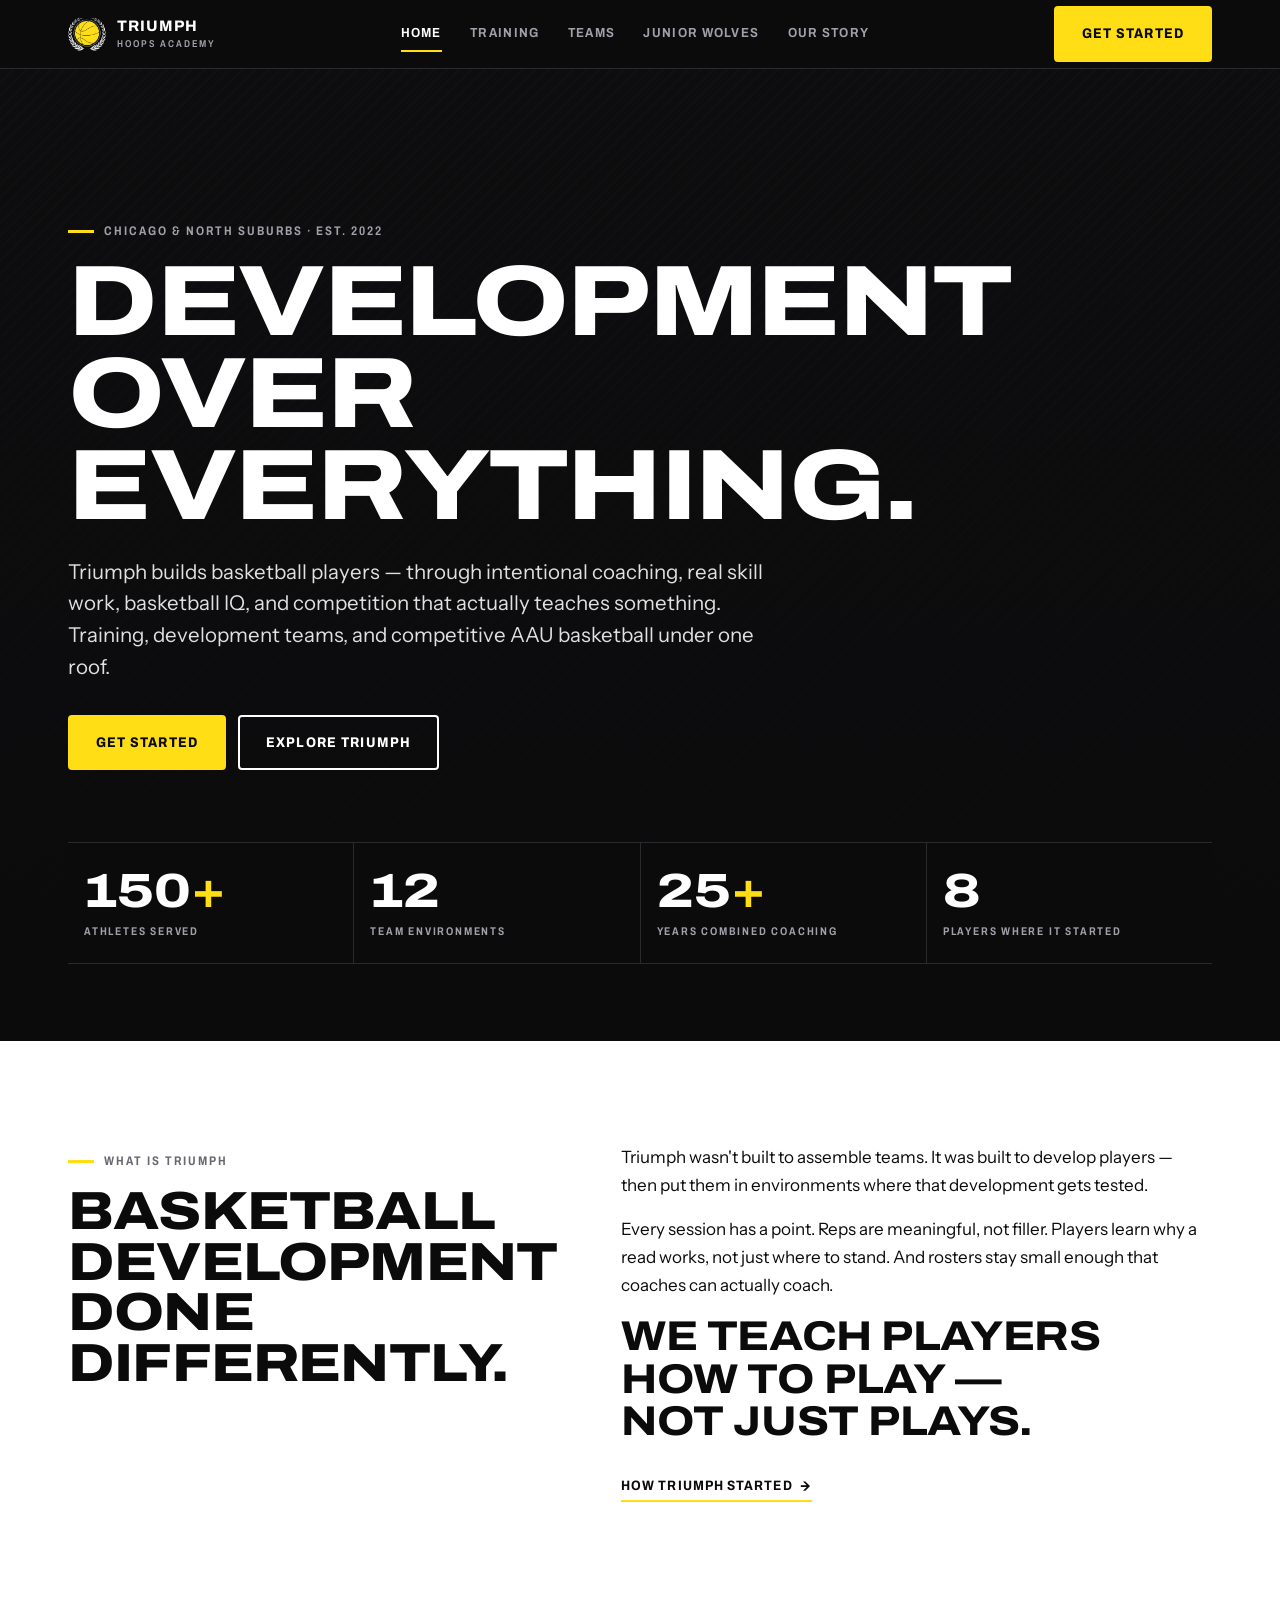
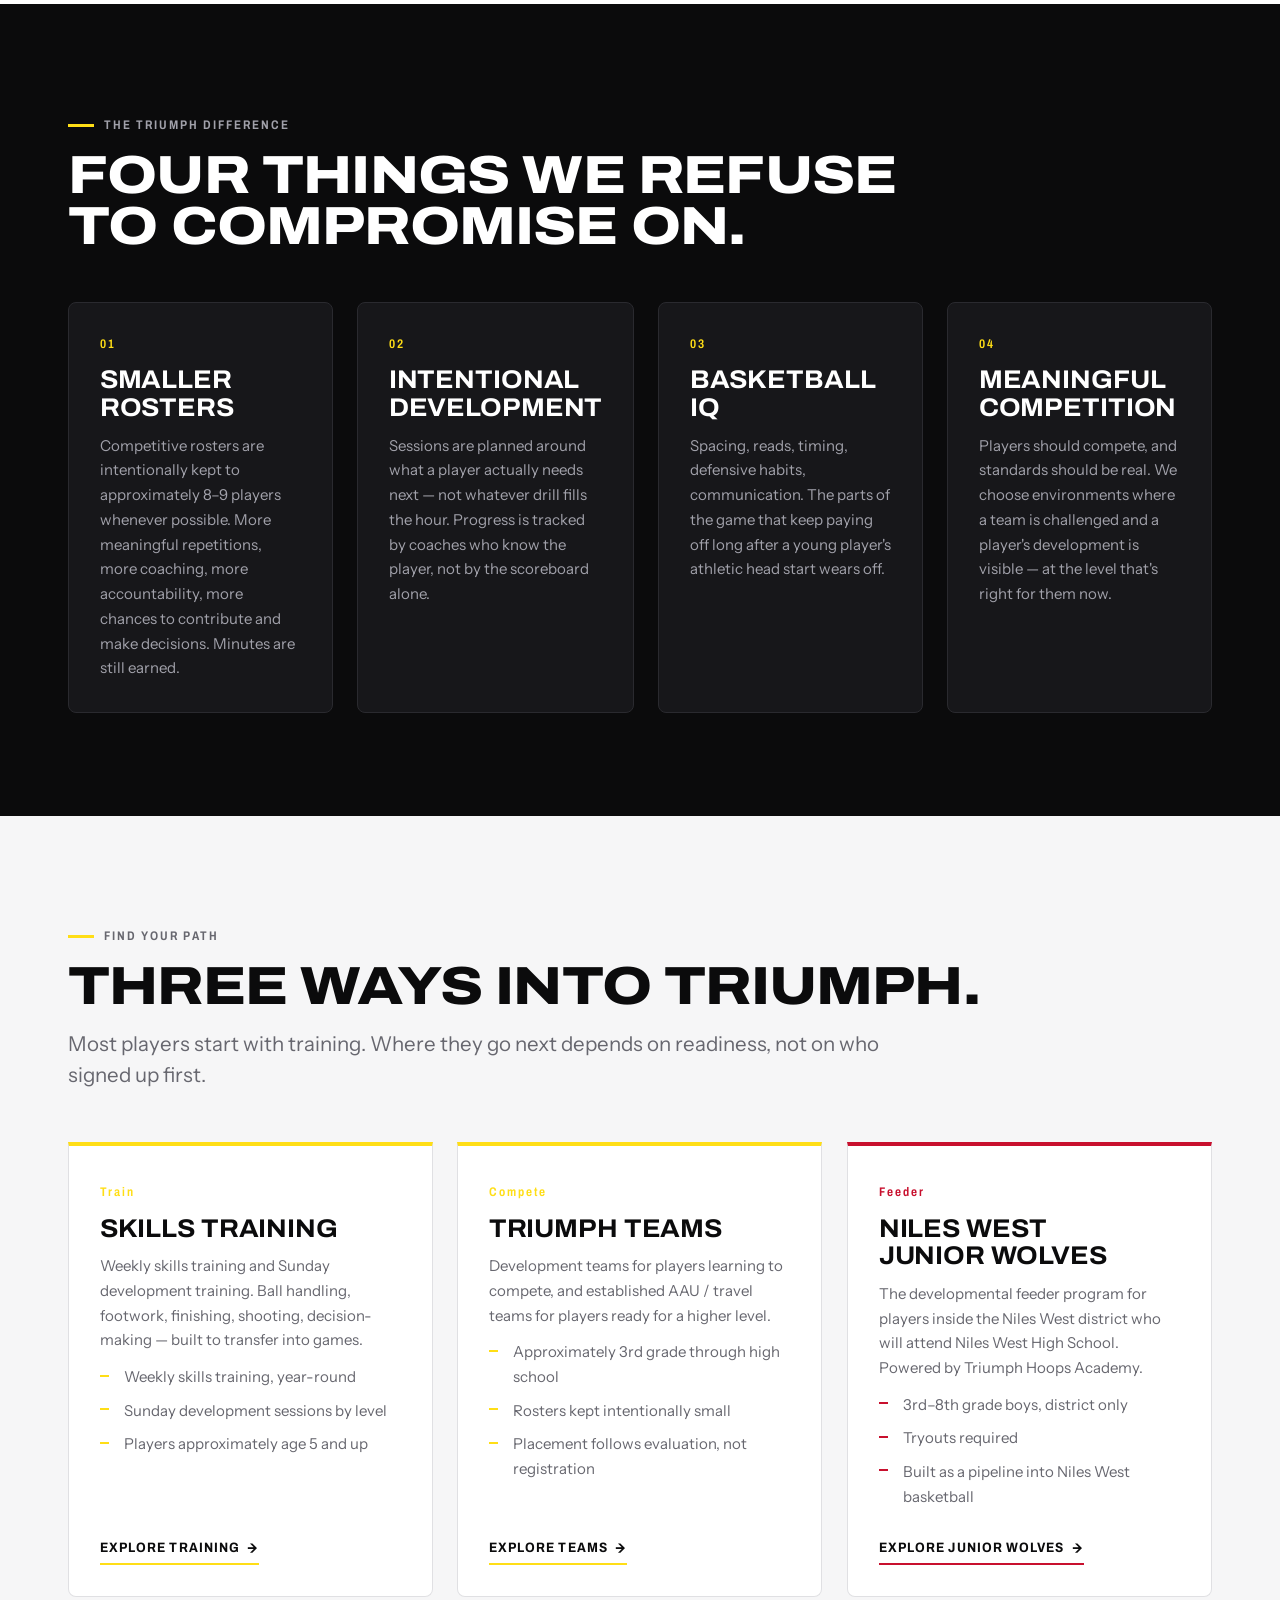
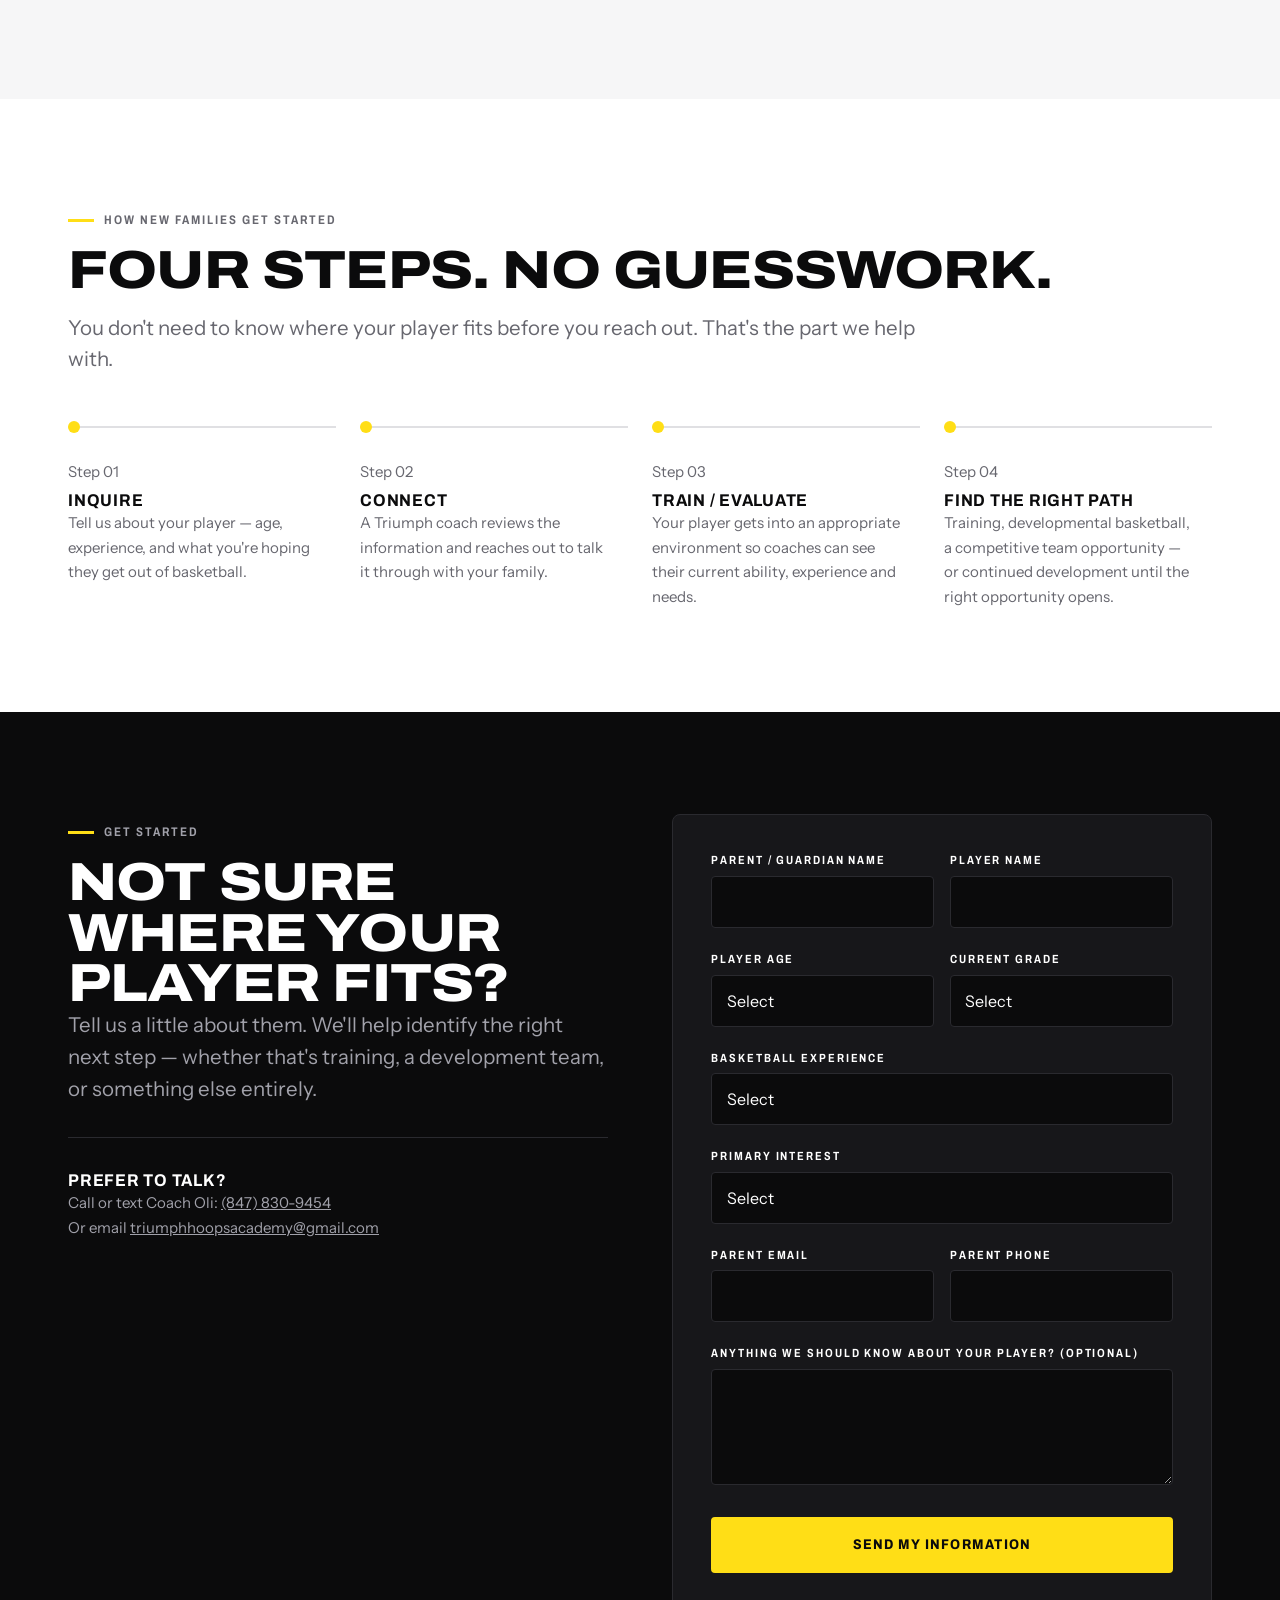
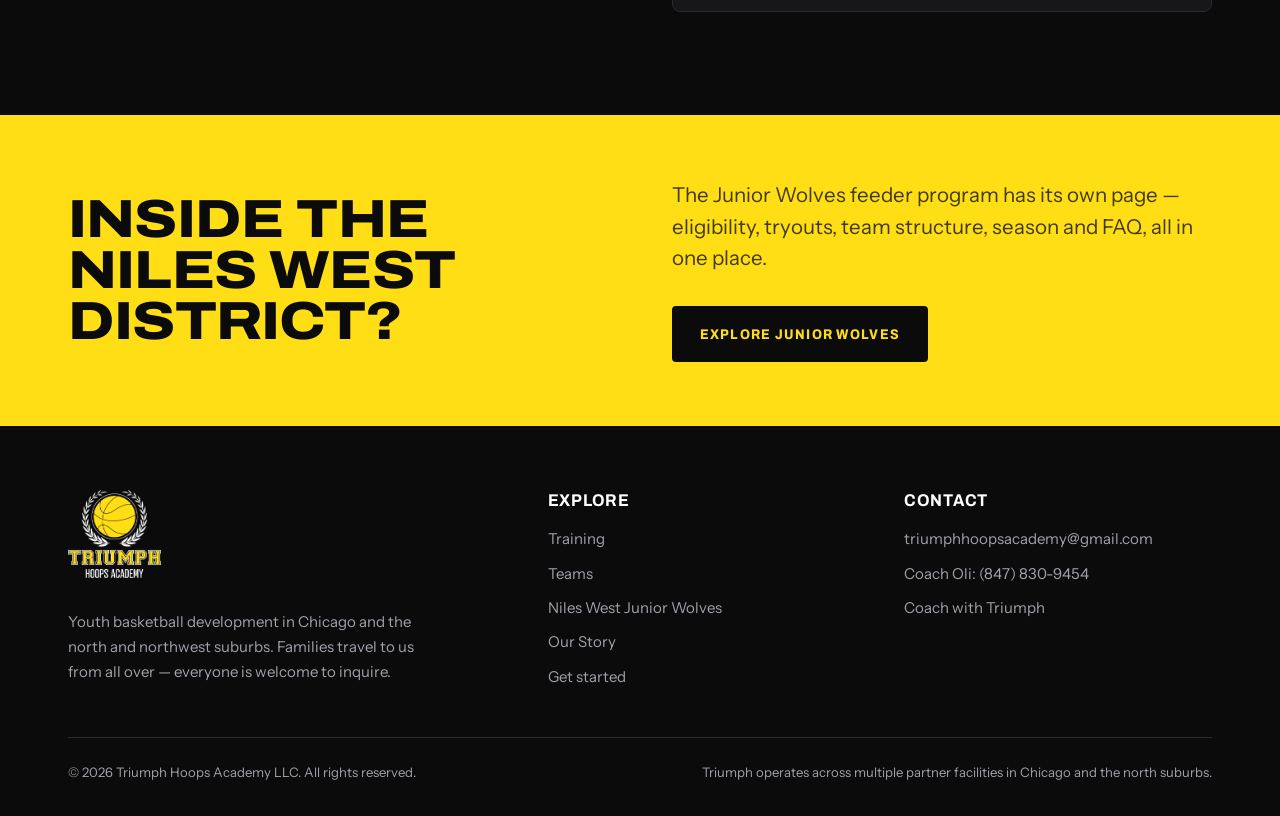
==== commit 5400fa98: "Phase 2C: canonical dropdowns on every form page; keep QA tooling off the deploy" ====
--- a/index.html
+++ b/index.html
@@ -22,7 +22,7 @@
 <link rel="preconnect" href="https://fonts.googleapis.com">
 <link rel="preconnect" href="https://fonts.gstatic.com" crossorigin>
 <link href="https://fonts.googleapis.com/css2?family=Archivo:wdth,wght@62..125,100..900&family=Instrument+Sans:wght@400..700&display=swap" rel="stylesheet">
-<link rel="stylesheet" href="assets/css/styles.css?v=20260820c">
+<link rel="stylesheet" href="assets/css/styles.css?v=20260929c">
 <script>document.documentElement.className += " js";</script>
 
 <script type="application/ld+json">
@@ -356,26 +356,16 @@
           <div class="field-row">
             <div class="field">
               <label class="label" for="gs-age">Player age</label>
-              <input class="input" id="gs-age" name="player_age" type="text" inputmode="numeric" required>
+              <select class="select" id="gs-age" name="player_age"
+                      data-canon="age" data-canon-program="triumph" required>
+                <!--CANON:age:triumph--><option value="">Select</option><option value="4">4</option><option value="5">5</option><option value="6">6</option><option value="7">7</option><option value="8">8</option><option value="9">9</option><option value="10">10</option><option value="11">11</option><option value="12">12</option><option value="13">13</option><option value="14">14</option><option value="15">15</option><option value="16">16</option><option value="17">17</option><option value="18">18</option><option value="19">19</option><!--/CANON-->
+              </select>
             </div>
             <div class="field">
               <label class="label" for="gs-grade">Current grade</label>
-              <select class="select" id="gs-grade" name="player_grade" required>
-                <option value="">Select</option>
-                <option>Not in school yet</option>
-                <option>Kindergarten</option>
-                <option>1st grade</option>
-                <option>2nd grade</option>
-                <option>3rd grade</option>
-                <option>4th grade</option>
-                <option>5th grade</option>
-                <option>6th grade</option>
-                <option>7th grade</option>
-                <option>8th grade</option>
-                <option>9th grade</option>
-                <option>10th grade</option>
-                <option>11th grade</option>
-                <option>12th grade</option>
+              <select class="select" id="gs-grade" name="player_grade"
+                      data-canon="grade" data-canon-program="triumph" required>
+                <!--CANON:grade:triumph--><option value="">Select</option><option value="PK">Not in school yet</option><option value="K">Kindergarten</option><option value="1">1st Grade</option><option value="2">2nd Grade</option><option value="3">3rd Grade</option><option value="4">4th Grade</option><option value="5">5th Grade</option><option value="6">6th Grade</option><option value="7">7th Grade</option><option value="8">8th Grade</option><option value="9">9th Grade</option><option value="10">10th Grade</option><option value="11">11th Grade</option><option value="12">12th Grade</option><!--/CANON-->
               </select>
             </div>
           </div>
@@ -493,9 +483,10 @@
   </div>
 </footer>
 
-<script src="assets/js/site-data.js?v=20260820c"></script>
-<script src="assets/js/main.js?v=20260820c"></script>
-<script src="assets/js/forms.js?v=20260820c"></script>
+<script src="assets/js/site-data.js?v=20260831a"></script>
+<script src="assets/js/main.js?v=20260831a"></script>
+<script src="assets/js/canonical.js?v=20260930a"></script>
+<script src="assets/js/forms.js?v=20260831a"></script>
 <script>document.getElementById("year").textContent = new Date().getFullYear();</script>
 </body>
 </html>
--- a/assets/css/styles.css
+++ b/assets/css/styles.css
@@ -414,6 +414,44 @@
 }
 .link:hover { gap: 0.85rem; }
 .link::after { content: "→"; font-family: var(--font-body); }
+
+/* A button that has to read as a quiet secondary choice inside a form step.
+   It is a <button> because it performs an action, not a navigation. */
+.linkbtn {
+  appearance: none;
+  background: none;
+  border: 0;
+  padding: 0;
+  margin: 0;
+  font: inherit;
+  color: inherit;
+  text-decoration: underline;
+  text-underline-offset: 0.25em;
+  cursor: pointer;
+}
+.linkbtn:hover { color: var(--fg); }
+
+/* Several components set display on .field / .stack children, which would
+   otherwise win over the hidden attribute. */
+[hidden] { display: none !important; }
+
+/* Matched-athlete confirm card. */
+.cr-card {
+  border: 1px solid var(--line, rgba(255,255,255,.18));
+  border-left: 3px solid var(--accent, #c8102e);
+  background: rgba(255,255,255,.035);
+  padding: 1.25rem 1.25rem;
+}
+.cr-card .cr-name {
+  font-family: var(--font-display);
+  font-variation-settings: "wdth" 88, "wght" 800;
+  font-size: 1.5rem;
+  line-height: 1.1;
+  text-transform: uppercase;
+  margin: 0;
+}
+.cr-card .cr-meta { margin: .4rem 0 0; font-size: .9rem; opacity: .75; }
+.cr-card .cr-session { margin: .9rem 0 0; font-size: .95rem; }
 
 /* --------------------------------------------------------------------------
    6. HEADER / NAV
@@ -1293,7 +1331,10 @@
 .keydate-link:hover { color: var(--nw-red-bright); gap: 0.7rem; border-bottom-color: var(--nw-red-bright); }
 .keydate-link:focus-visible { outline: 3px solid var(--nw-red-bright); outline-offset: 4px; }
 @media (min-width: 780px) {
-  .keydates { grid-template-columns: repeat(3, 1fr); gap: 0 clamp(1.5rem, 3vw, 2.5rem); }
+  /* Count-agnostic: the rail holds three dates in a full season and fewer as
+     events pass. A hardcoded repeat(3) left an empty column behind each
+     retired date. */
+  .keydates { grid-template-columns: repeat(auto-fit, minmax(220px, 1fr)); gap: 0 clamp(1.5rem, 3vw, 2.5rem); }
   .keydate { border-bottom: 0; border-left: 1px solid var(--black-line); padding: 1.75rem 0 1.75rem clamp(1.25rem, 2vw, 1.75rem); }
   .keydate:first-child { border-left: 0; padding-left: 0; }
 }
@@ -1305,6 +1346,10 @@
 }
 @media (min-width: 900px) {
   .eventgrid { grid-template-columns: 7fr 5fr; align-items: start; }
+  /* When an event has passed and its card is retired, the grid would leave a
+     hole where the second column used to be. Cap the survivor instead so the
+     section still reads as composed rather than half-empty. */
+  .eventgrid--single { grid-template-columns: minmax(0, 44rem); }
 }
 .eventcard {
   display: flex;
@@ -1465,6 +1510,50 @@
   padding-top: 0.6rem;
   border-top: 2px solid var(--accent);
   display: inline-block;
+}
+
+/* Split grade sessions (October onward). The whole-clinic window stays as
+   .clinic-time; these are the two groups inside it. */
+.clinic-sessions {
+  list-style: none;
+  margin: 0.85rem 0 0;
+  padding: 0;
+  display: grid;
+  gap: 0.35rem;
+}
+.clinic-sessions li {
+  display: flex;
+  flex-wrap: wrap;
+  align-items: baseline;
+  gap: 0.5rem;
+  font-family: var(--font-display);
+  font-size: 0.82rem;
+  font-variation-settings: "wdth" 86, "wght" 650;
+  text-transform: uppercase;
+  letter-spacing: 0.05em;
+}
+.cs-grades {
+  min-width: 4.4rem;
+  color: var(--accent);
+}
+.cs-time { color: var(--fg-muted); }
+
+.clinic-status {
+  margin-top: 0.9rem;
+  font-family: var(--font-display);
+  font-size: 0.66rem;
+  font-variation-settings: "wdth" 80, "wght" 700;
+  text-transform: uppercase;
+  letter-spacing: 0.18em;
+  color: var(--fg-muted);
+}
+.clinic-card.is-next {
+  border-top-width: 6px;
+}
+.clinic-card.is-next .clinic-status { color: var(--accent); }
+.clinic-card.is-past {
+  opacity: 0.55;
+  border-top-color: var(--line);
 }
 
 .clinic-foot {
@@ -1546,3 +1635,17 @@
   padding: 1.9rem 0 0.7rem;
 }
 .accordion > .faq-group:first-child { padding-top: 1.1rem; }
+
+/* --- Clinic RSVP (clinic-rsvp.html) ------------------------------------ */
+/* Additive only: reuses .split, .form-wrap, .field and .spec-list as-is. */
+.jw-rsvp-date { margin-top: var(--sp-3); }
+.jw-rsvp-time {
+  margin-top: var(--sp-2);
+  font-family: var(--font-display);
+  font-variation-settings: "wdth" 90, "wght" 700;
+  font-size: clamp(1.2rem, 3vw, 1.55rem);
+  text-transform: uppercase;
+  letter-spacing: 0.02em;
+}
+.jw-rsvp-group { margin: var(--sp-5) 0 var(--sp-3); }
+#form-clinic-rsvp > .field:first-of-type { margin-bottom: 0; }
